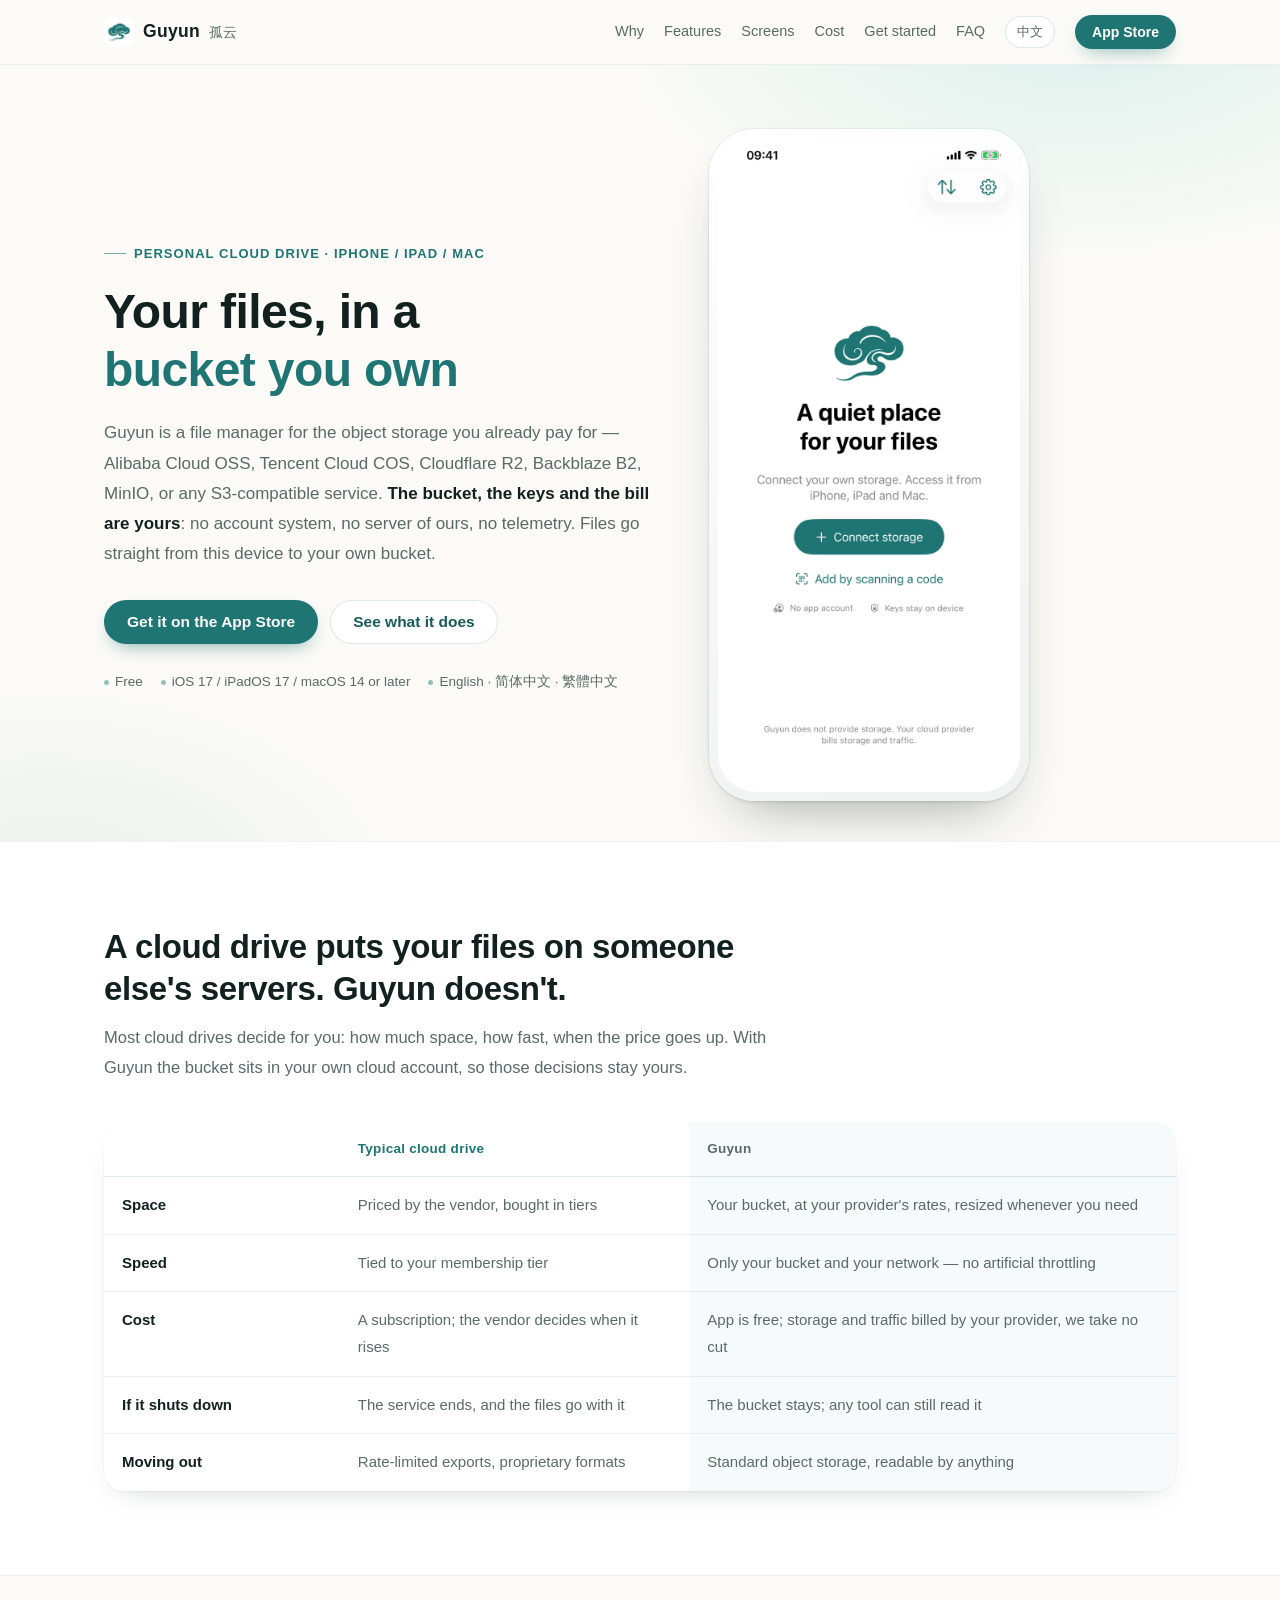
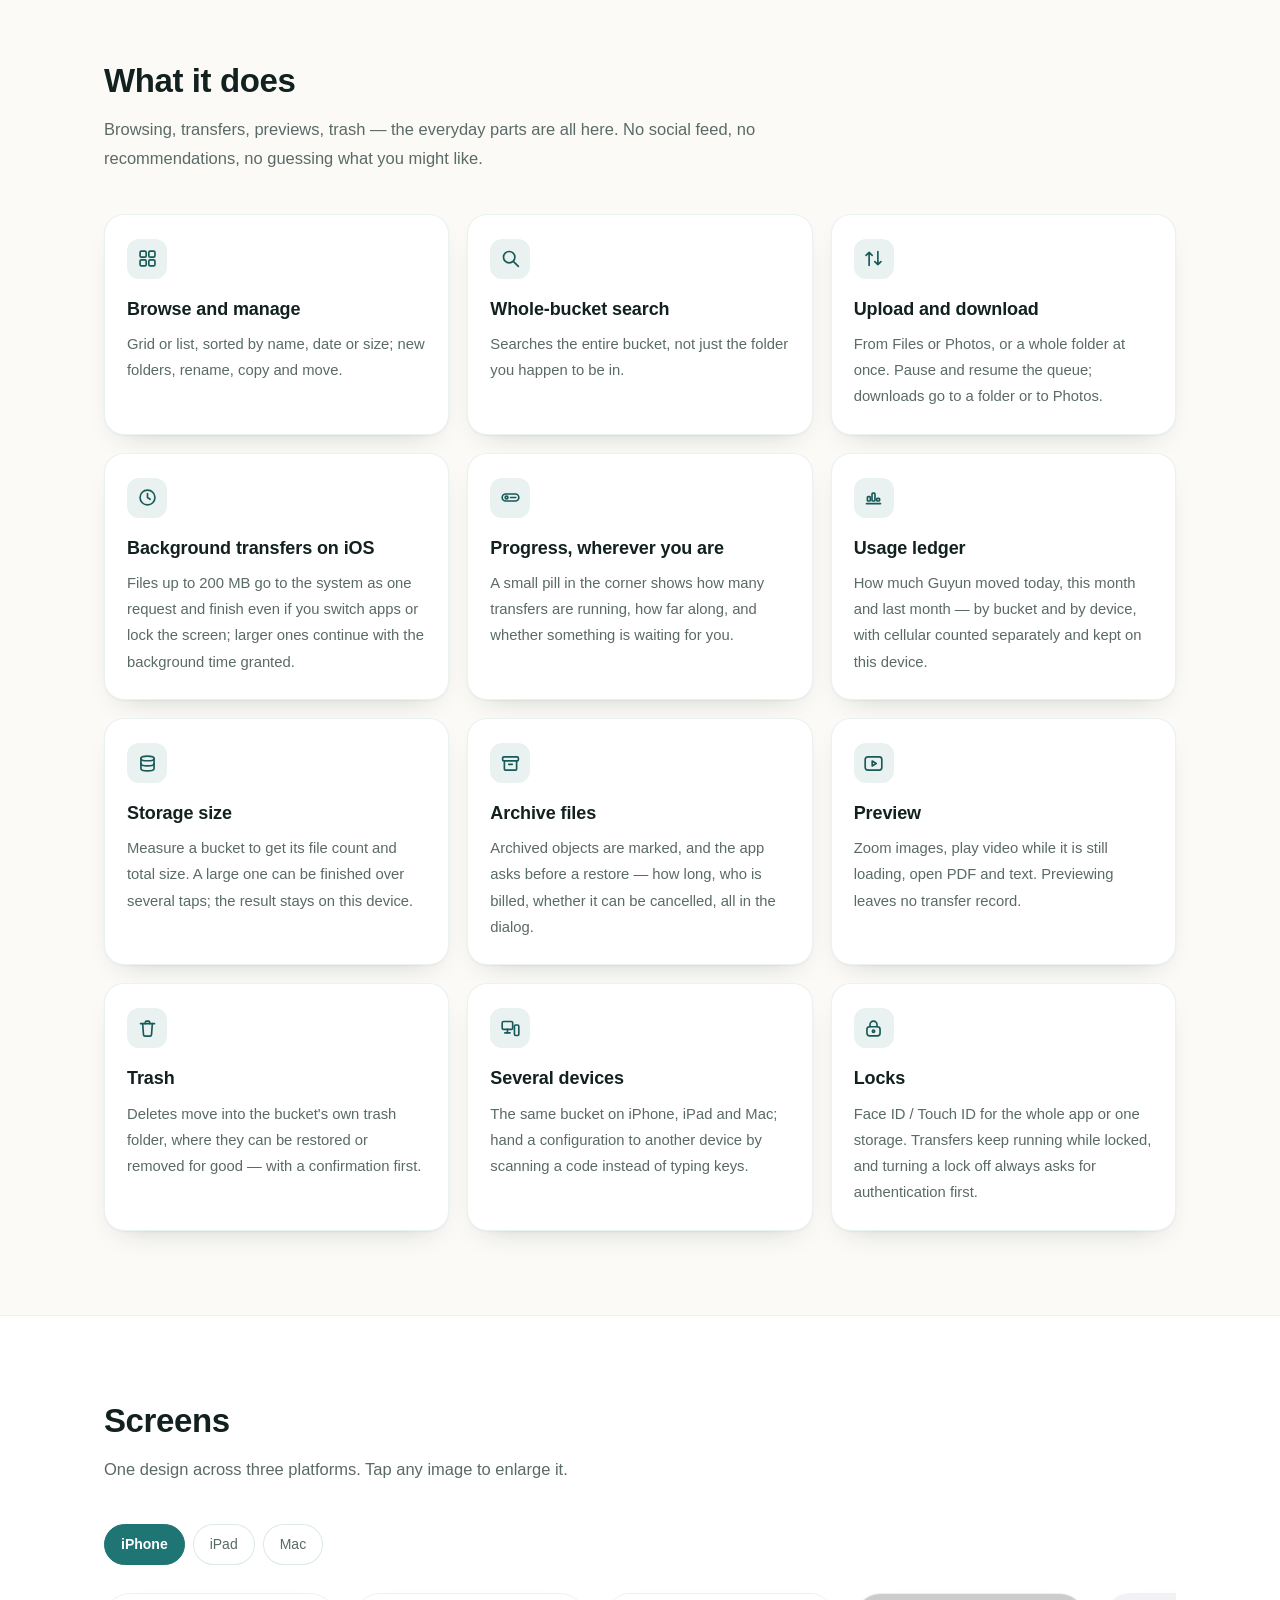
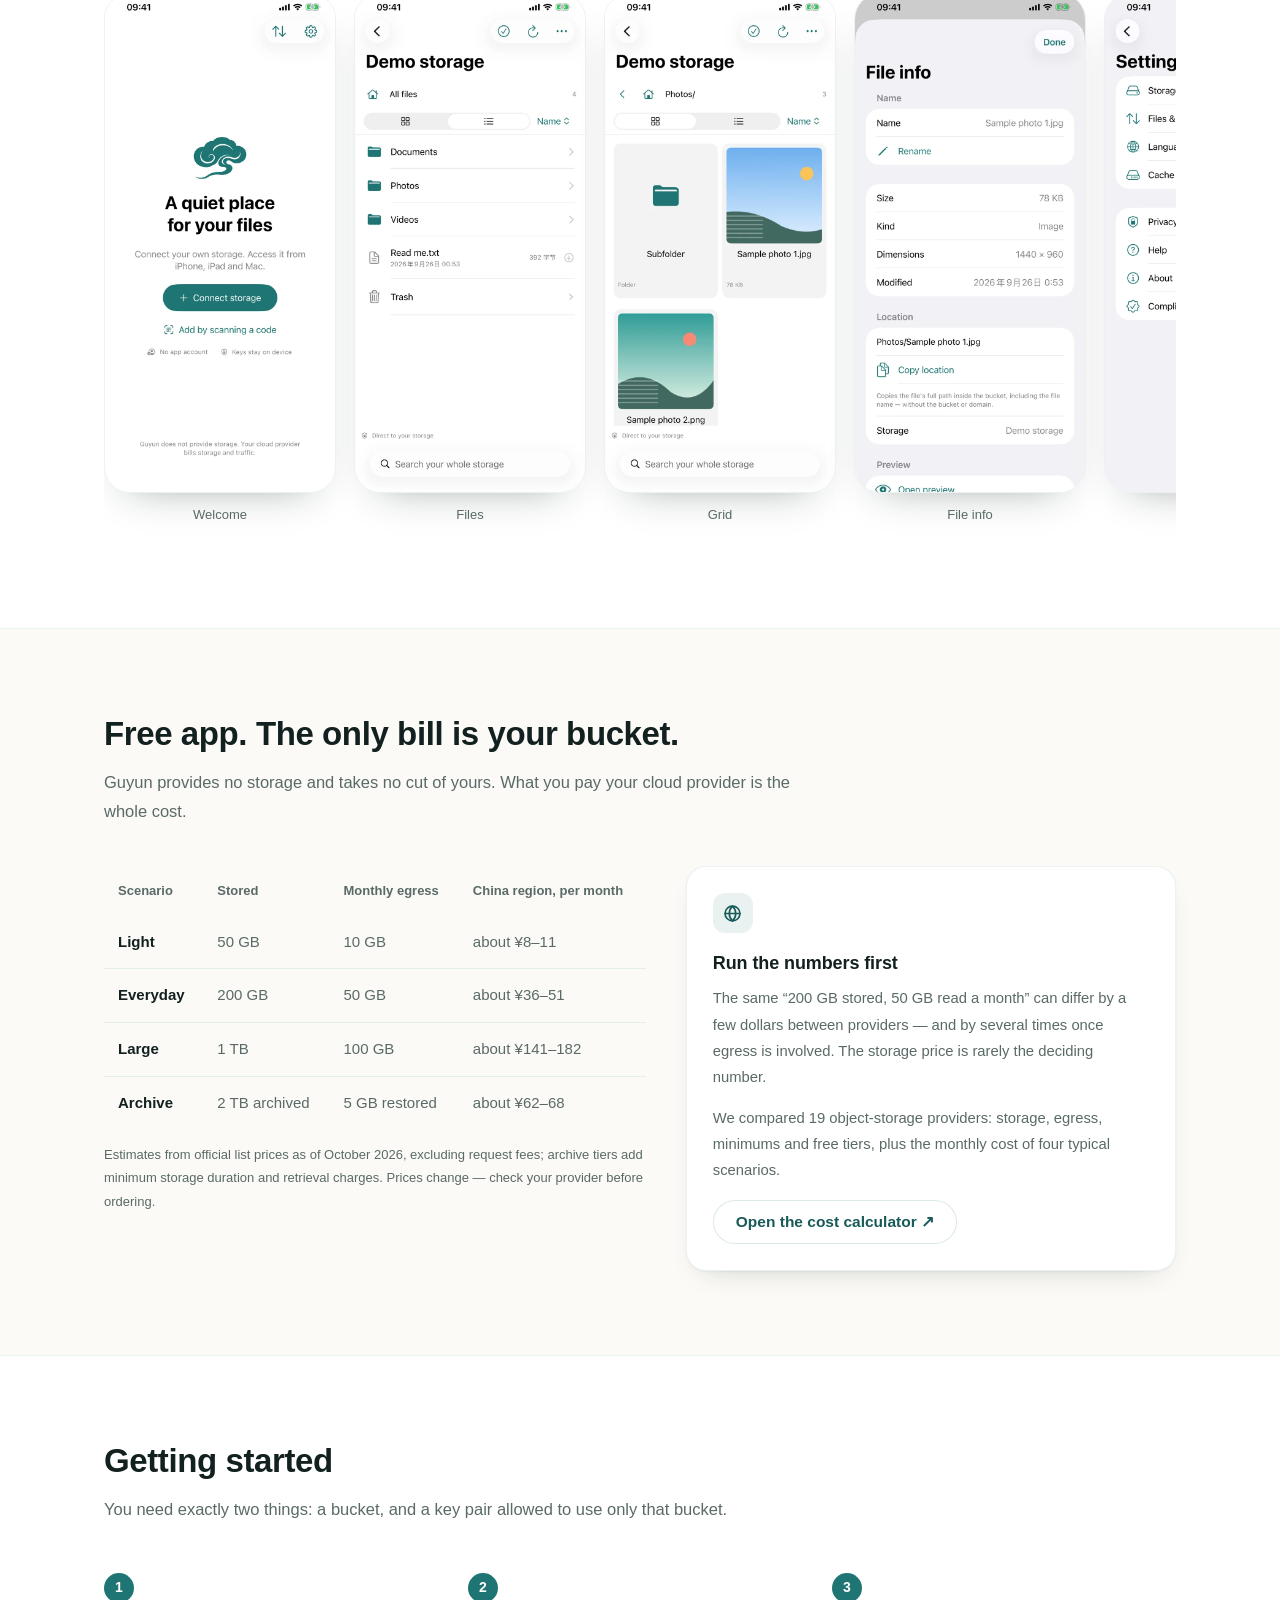
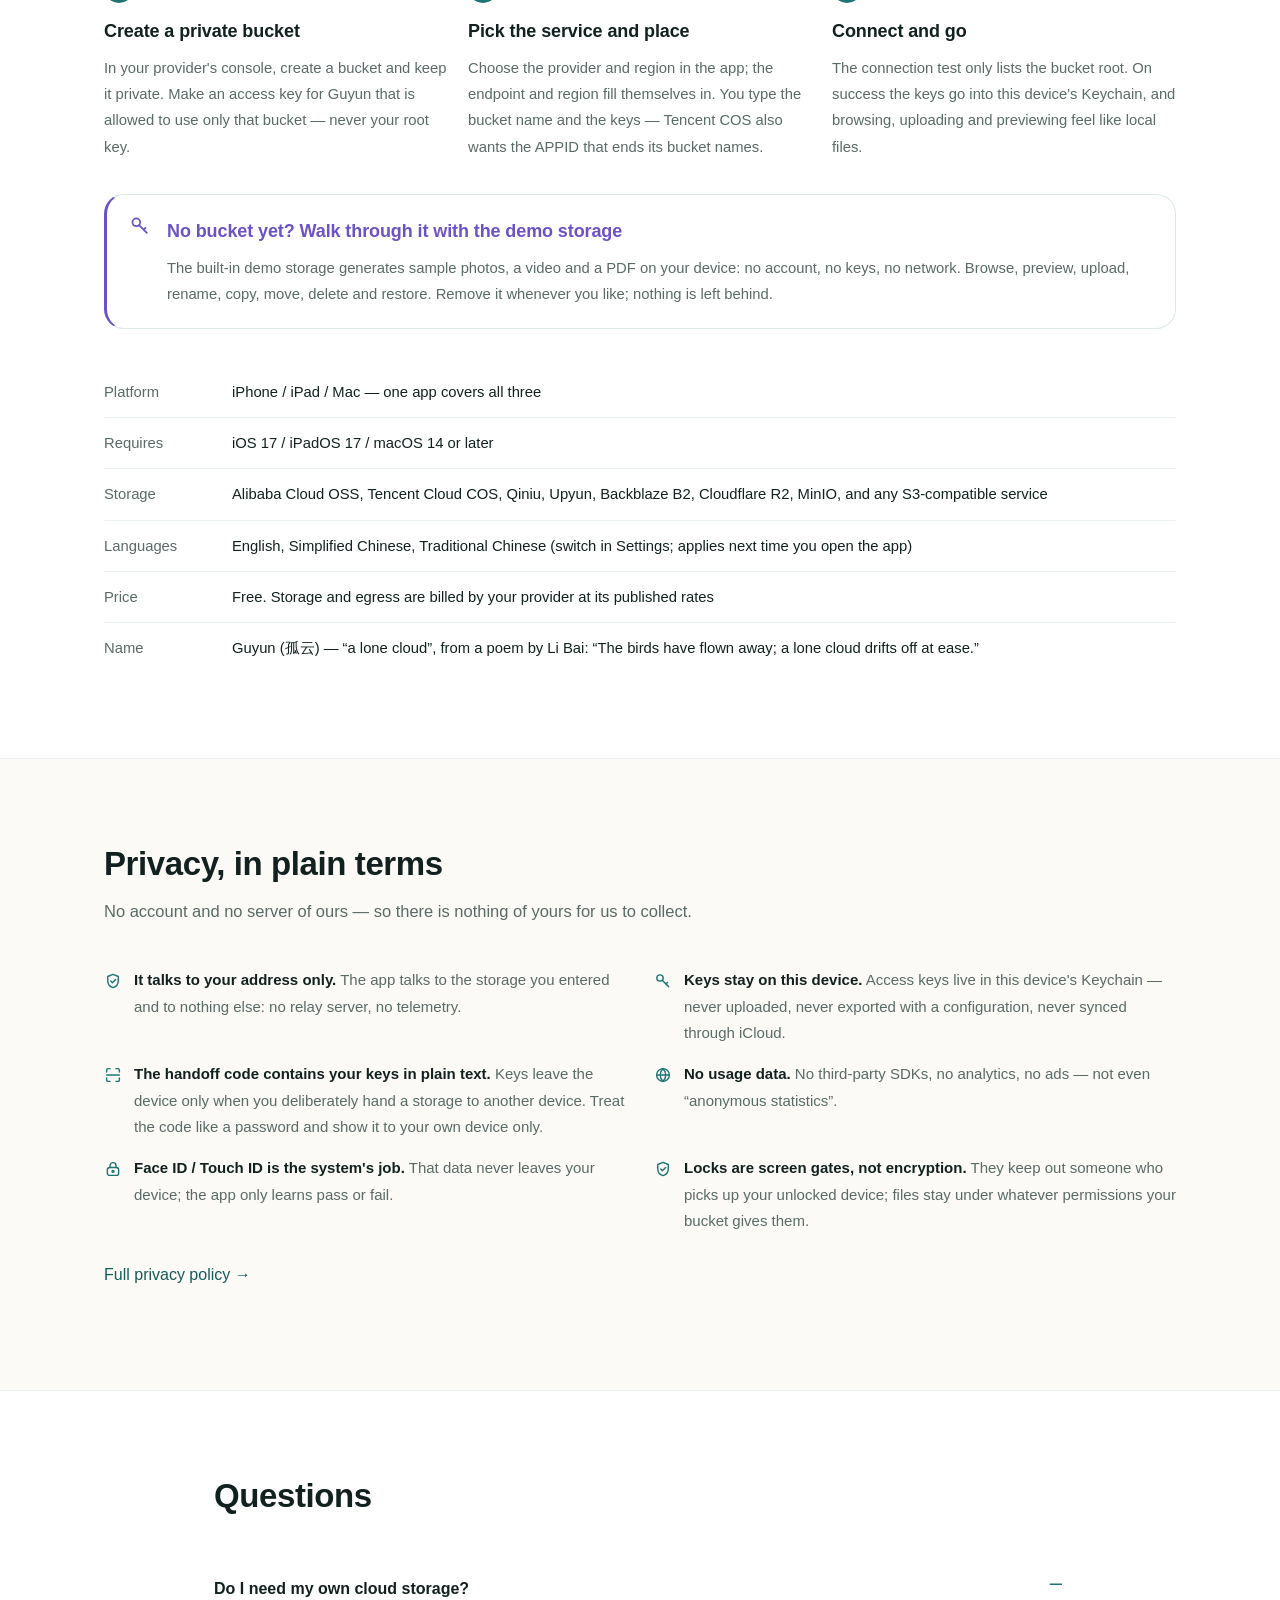
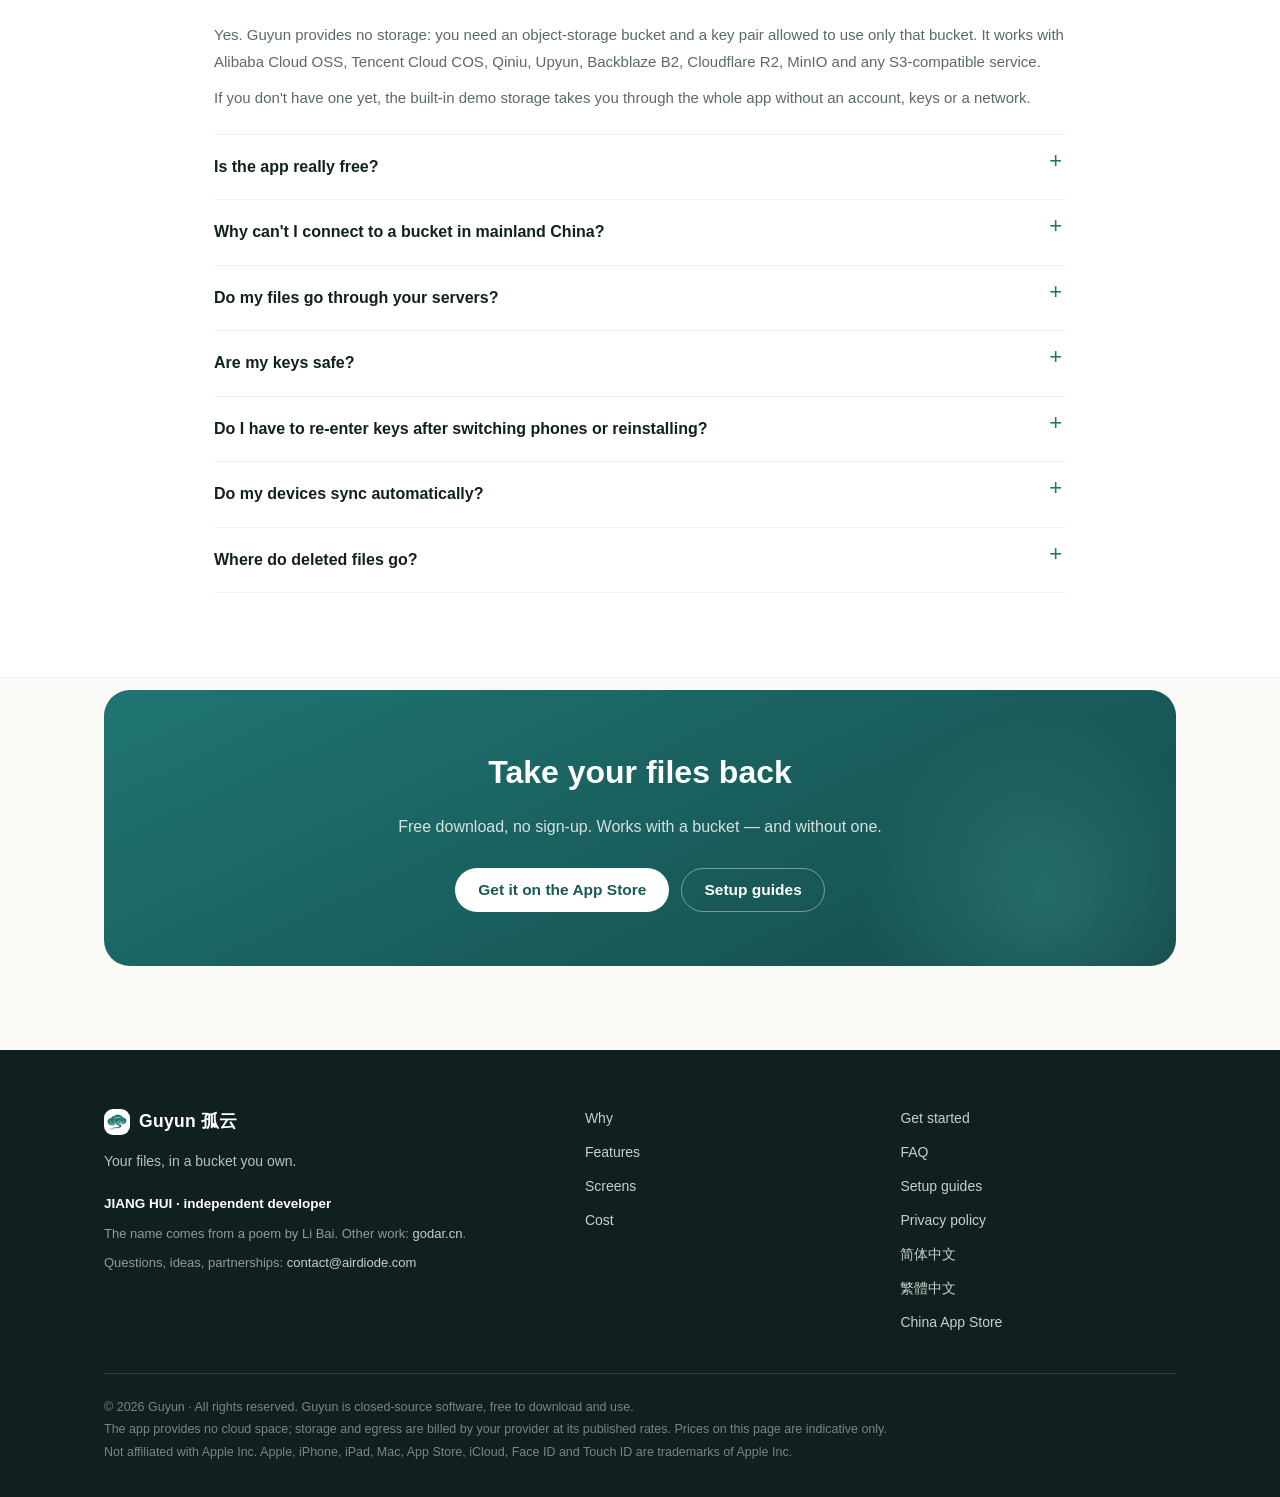
==== en/index.html @ 52751dd5 "site: 孤云官网（三语）—— 产品介绍、界面、费用口径与 App Store 入口 - 静态站：简体中文 / English / 繁體中文，共用一套 styles.css - 素材：App 图标、" ====
<!DOCTYPE html>
<html lang="en">
<head>
<meta charset="utf-8">
<meta name="viewport" content="width=device-width, initial-scale=1">
<title>Guyun — Your files, in a bucket you own</title>
<meta name="description" content="Guyun is a file manager for the object storage you already own: Alibaba Cloud OSS, Tencent Cloud COS, Cloudflare R2, Backblaze B2, MinIO, or any S3-compatible service. No account, no server of ours, no telemetry — keys stay on your device. Free on iPhone, iPad and Mac.">
<meta name="theme-color" content="#fbfaf7">
<link rel="icon" href="../assets/favicon.png">
<link rel="apple-touch-icon" href="../assets/app-icon-180.png">
<link rel="stylesheet" href="../styles.css">
<link rel="alternate" hreflang="zh-Hans" href="https://jianghui1974.github.io/Guyun/">
<link rel="alternate" hreflang="zh-Hant" href="https://jianghui1974.github.io/Guyun/tw/">
<link rel="alternate" hreflang="en" href="https://jianghui1974.github.io/Guyun/en/">
<meta property="og:type" content="website">
<meta property="og:title" content="Guyun — Your files, in a bucket you own">
<meta property="og:description" content="A file manager for object storage you own. No account, no server of ours, no telemetry. Free on iPhone, iPad and Mac.">
<meta property="og:image" content="https://jianghui1974.github.io/Guyun/assets/og-en.png">
<meta property="og:url" content="https://jianghui1974.github.io/Guyun/en/">
<meta name="twitter:card" content="summary_large_image">
</head>
<body>

<svg xmlns="http://www.w3.org/2000/svg" style="display:none" aria-hidden="true">
  <symbol id="i-grid" viewBox="0 0 24 24" fill="none" stroke="currentColor" stroke-width="1.9" stroke-linejoin="round"><rect x="3.5" y="3.5" width="7" height="7" rx="1.6"/><rect x="13.5" y="3.5" width="7" height="7" rx="1.6"/><rect x="3.5" y="13.5" width="7" height="7" rx="1.6"/><rect x="13.5" y="13.5" width="7" height="7" rx="1.6"/></symbol>
  <symbol id="i-search" viewBox="0 0 24 24" fill="none" stroke="currentColor" stroke-width="1.9" stroke-linecap="round"><circle cx="10.5" cy="10.5" r="6.5"/><path d="M15.5 15.5 21 21"/></symbol>
  <symbol id="i-transfer" viewBox="0 0 24 24" fill="none" stroke="currentColor" stroke-width="1.9" stroke-linecap="round" stroke-linejoin="round"><path d="M7 20V5m0 0L3.5 8.5M7 5l3.5 3.5"/><path d="M17 4v15m0 0 3.5-3.5M17 19l-3.5-3.5"/></symbol>
  <symbol id="i-clock" viewBox="0 0 24 24" fill="none" stroke="currentColor" stroke-width="1.9" stroke-linecap="round"><circle cx="12" cy="12" r="8.5"/><path d="M12 7.5V12l3 2"/></symbol>
  <symbol id="i-pill" viewBox="0 0 24 24" fill="none" stroke="currentColor" stroke-width="1.9" stroke-linecap="round"><rect x="2.5" y="8" width="19" height="8" rx="4"/><circle cx="7.5" cy="12" r="1.6"/><path d="M12 12h6"/></symbol>
  <symbol id="i-ledger" viewBox="0 0 24 24" fill="none" stroke="currentColor" stroke-width="1.9" stroke-linecap="round"><path d="M4 19h16"/><rect x="5" y="11" width="3.4" height="5" rx="1"/><rect x="10.3" y="7" width="3.4" height="9" rx="1"/><rect x="15.6" y="13" width="3.4" height="3" rx="1"/></symbol>
  <symbol id="i-bucket" viewBox="0 0 24 24" fill="none" stroke="currentColor" stroke-width="1.9" stroke-linecap="round"><ellipse cx="12" cy="6.2" rx="7.5" ry="2.7"/><path d="M4.5 6.2v11.6c0 1.5 3.4 2.7 7.5 2.7s7.5-1.2 7.5-2.7V6.2"/><path d="M4.5 12c0 1.5 3.4 2.7 7.5 2.7s7.5-1.2 7.5-2.7"/></symbol>
  <symbol id="i-archive" viewBox="0 0 24 24" fill="none" stroke="currentColor" stroke-width="1.9" stroke-linecap="round" stroke-linejoin="round"><rect x="3" y="4.5" width="18" height="4.5" rx="1.4"/><path d="M5 9v9.2c0 .7.6 1.3 1.3 1.3h11.4c.7 0 1.3-.6 1.3-1.3V9"/><path d="M10 13h4"/></symbol>
  <symbol id="i-play" viewBox="0 0 24 24" fill="none" stroke="currentColor" stroke-width="1.9" stroke-linejoin="round"><rect x="2.5" y="4.5" width="19" height="15" rx="3"/><path d="M10.5 9.2v5.6l4.6-2.8z"/></symbol>
  <symbol id="i-trash" viewBox="0 0 24 24" fill="none" stroke="currentColor" stroke-width="1.9" stroke-linecap="round"><path d="M4 6.5h16"/><path d="M9.5 6.5V4.8c0-.7.6-1.3 1.3-1.3h2.4c.7 0 1.3.6 1.3 1.3v1.7"/><path d="M6.5 6.5 7.4 19c.1 1 .9 1.7 1.9 1.7h5.4c1 0 1.8-.7 1.9-1.7l.9-12.5"/></symbol>
  <symbol id="i-devices" viewBox="0 0 24 24" fill="none" stroke="currentColor" stroke-width="1.9" stroke-linecap="round" stroke-linejoin="round"><rect x="2.5" y="4" width="12" height="9" rx="1.6"/><path d="M5.5 17h6"/><path d="M8.5 13v4"/><rect x="16.5" y="8" width="5" height="12" rx="1.4"/></symbol>
  <symbol id="i-lock" viewBox="0 0 24 24" fill="none" stroke="currentColor" stroke-width="1.9" stroke-linecap="round"><rect x="4.5" y="10" width="15" height="10.5" rx="3"/><path d="M8 10V7.5a4 4 0 0 1 8 0V10"/><circle cx="12" cy="15.2" r="1.3"/></symbol>
  <symbol id="i-scan" viewBox="0 0 24 24" fill="none" stroke="currentColor" stroke-width="1.9" stroke-linecap="round" stroke-linejoin="round"><path d="M3.5 8V5.5c0-1.1.9-2 2-2H8"/><path d="M16 3.5h2.5c1.1 0 2 .9 2 2V8"/><path d="M20.5 16v2.5c0 1.1-.9 2-2 2H16"/><path d="M8 20.5H5.5c-1.1 0-2-.9-2-2V16"/><path d="M3.5 12h17"/></symbol>
  <symbol id="i-shield" viewBox="0 0 24 24" fill="none" stroke="currentColor" stroke-width="1.9" stroke-linecap="round" stroke-linejoin="round"><path d="M12 3.2 5 6v6c0 4.2 2.9 7.5 7 8.8 4.1-1.3 7-4.6 7-8.8V6z"/><path d="m9 12 2.2 2.2L15.5 10"/></symbol>
  <symbol id="i-key" viewBox="0 0 24 24" fill="none" stroke="currentColor" stroke-width="1.9" stroke-linecap="round"><circle cx="8" cy="8" r="4.2"/><path d="m11 11 8.5 8.5"/><path d="m16 16 2-2"/></symbol>
  <symbol id="i-globe" viewBox="0 0 24 24" fill="none" stroke="currentColor" stroke-width="1.9" stroke-linecap="round"><circle cx="12" cy="12" r="8.5"/><path d="M3.5 12h17"/><path d="M12 3.5c2.4 2.3 3.7 5.3 3.7 8.5s-1.3 6.2-3.7 8.5c-2.4-2.3-3.7-5.3-3.7-8.5S9.6 5.8 12 3.5z"/></symbol>
</svg>

<a class="skip" href="#main">Skip to content</a>

<header class="site-header">
  <div class="wrap">
    <a class="brand" href="./">
      <img src="../assets/app-icon.png" alt="Guyun app icon">
      Guyun <span style="font-weight:500;color:var(--muted);font-size:14px;letter-spacing:0">孤云</span>
    </a>
    <nav>
      <a href="#why">Why</a>
      <a href="#features">Features</a>
      <a href="#shots">Screens</a>
      <a href="#cost">Cost</a>
      <a href="#start">Get started</a>
      <a href="#faq">FAQ</a>
      <a class="lang" href="../" hreflang="zh-Hans">中文</a>
      <a class="btn btn-primary nav-cta" href="https://apps.apple.com/us/app/id6809848348" style="padding:8px 16px;font-size:14px">App Store</a>
    </nav>
  </div>
</header>

<main id="main">

<div class="hero">
  <div class="wrap hero-grid">
    <div>
      <p class="eyebrow">Personal cloud drive · iPhone / iPad / Mac</p>
      <h1>Your files, in a<br><em>bucket you own</em></h1>
      <p class="lede">
        Guyun is a file manager for the object storage you already pay for — Alibaba Cloud OSS,
        Tencent Cloud COS, Cloudflare R2, Backblaze B2, MinIO, or any S3-compatible service.
        <strong>The bucket, the keys and the bill are yours</strong>: no account system, no server of
        ours, no telemetry. Files go straight from this device to your own bucket.
      </p>
      <div class="btn-row">
        <a class="btn btn-primary" href="https://apps.apple.com/us/app/id6809848348">Get it on the App Store</a>
        <a class="btn btn-ghost" href="#features">See what it does</a>
      </div>
      <div class="meta-line">
        <span>Free</span>
        <span>iOS 17 / iPadOS 17 / macOS 14 or later</span>
        <span>English · 简体中文 · 繁體中文</span>
      </div>
    </div>
    <div>
      <figure class="phone" style="margin:0">
        <img src="../assets/shots/en/iphone-1.webp" width="750" height="1622"
             alt="Guyun welcome screen: the cloud mark, the line “Your files, at ease in the cloud”, and a Connect a storage service button">
      </figure>
    </div>
  </div>
</div>

<section id="why" class="section alt">
  <div class="wrap">
    <div class="section-head">
      <h2>A cloud drive puts your files on someone else's servers. Guyun doesn't.</h2>
      <p>Most cloud drives decide for you: how much space, how fast, when the price goes up. With Guyun the bucket sits in your own cloud account, so those decisions stay yours.</p>
    </div>
    <table class="compare">
      <thead>
        <tr><th scope="col"></th><th scope="col">Typical cloud drive</th><th scope="col" class="col-us">Guyun</th></tr>
      </thead>
      <tbody>
        <tr><th scope="row">Space</th><td data-label="Cloud drive">Priced by the vendor, bought in tiers</td><td class="col-us" data-label="Guyun">Your bucket, at your provider's rates, resized whenever you need</td></tr>
        <tr><th scope="row">Speed</th><td data-label="Cloud drive">Tied to your membership tier</td><td class="col-us" data-label="Guyun">Only your bucket and your network — no artificial throttling</td></tr>
        <tr><th scope="row">Cost</th><td data-label="Cloud drive">A subscription; the vendor decides when it rises</td><td class="col-us" data-label="Guyun">App is free; storage and traffic billed by your provider, we take no cut</td></tr>
        <tr><th scope="row">If it shuts down</th><td data-label="Cloud drive">The service ends, and the files go with it</td><td class="col-us" data-label="Guyun">The bucket stays; any tool can still read it</td></tr>
        <tr><th scope="row">Moving out</th><td data-label="Cloud drive">Rate-limited exports, proprietary formats</td><td class="col-us" data-label="Guyun">Standard object storage, readable by anything</td></tr>
      </tbody>
    </table>
  </div>
</section>

<section id="features" class="section">
  <div class="wrap">
    <div class="section-head">
      <h2>What it does</h2>
      <p>Browsing, transfers, previews, trash — the everyday parts are all here. No social feed, no recommendations, no guessing what you might like.</p>
    </div>
    <div class="cards">
      <div class="card">
        <span class="ico"><svg><use href="#i-grid"/></svg></span>
        <h3>Browse and manage</h3>
        <p>Grid or list, sorted by name, date or size; new folders, rename, copy and move.</p>
      </div>
      <div class="card">
        <span class="ico"><svg><use href="#i-search"/></svg></span>
        <h3>Whole-bucket search</h3>
        <p>Searches the entire bucket, not just the folder you happen to be in.</p>
      </div>
      <div class="card">
        <span class="ico"><svg><use href="#i-transfer"/></svg></span>
        <h3>Upload and download</h3>
        <p>From Files or Photos, or a whole folder at once. Pause and resume the queue; downloads go to a folder or to Photos.</p>
      </div>
      <div class="card">
        <span class="ico"><svg><use href="#i-clock"/></svg></span>
        <h3>Background transfers on iOS</h3>
        <p>Files up to 200 MB go to the system as one request and finish even if you switch apps or lock the screen; larger ones continue with the background time granted.</p>
      </div>
      <div class="card">
        <span class="ico"><svg><use href="#i-pill"/></svg></span>
        <h3>Progress, wherever you are</h3>
        <p>A small pill in the corner shows how many transfers are running, how far along, and whether something is waiting for you.</p>
      </div>
      <div class="card">
        <span class="ico"><svg><use href="#i-ledger"/></svg></span>
        <h3>Usage ledger</h3>
        <p>How much Guyun moved today, this month and last month — by bucket and by device, with cellular counted separately and kept on this device.</p>
      </div>
      <div class="card">
        <span class="ico"><svg><use href="#i-bucket"/></svg></span>
        <h3>Storage size</h3>
        <p>Measure a bucket to get its file count and total size. A large one can be finished over several taps; the result stays on this device.</p>
      </div>
      <div class="card">
        <span class="ico"><svg><use href="#i-archive"/></svg></span>
        <h3>Archive files</h3>
        <p>Archived objects are marked, and the app asks before a restore — how long, who is billed, whether it can be cancelled, all in the dialog.</p>
      </div>
      <div class="card">
        <span class="ico"><svg><use href="#i-play"/></svg></span>
        <h3>Preview</h3>
        <p>Zoom images, play video while it is still loading, open PDF and text. Previewing leaves no transfer record.</p>
      </div>
      <div class="card">
        <span class="ico"><svg><use href="#i-trash"/></svg></span>
        <h3>Trash</h3>
        <p>Deletes move into the bucket's own trash folder, where they can be restored or removed for good — with a confirmation first.</p>
      </div>
      <div class="card">
        <span class="ico"><svg><use href="#i-devices"/></svg></span>
        <h3>Several devices</h3>
        <p>The same bucket on iPhone, iPad and Mac; hand a configuration to another device by scanning a code instead of typing keys.</p>
      </div>
      <div class="card">
        <span class="ico"><svg><use href="#i-lock"/></svg></span>
        <h3>Locks</h3>
        <p>Face ID / Touch ID for the whole app or one storage. Transfers keep running while locked, and turning a lock off always asks for authentication first.</p>
      </div>
    </div>
  </div>
</section>

<section id="shots" class="section alt">
  <div class="wrap">
    <div class="section-head">
      <h2>Screens</h2>
      <p>One design across three platforms. Tap any image to enlarge it.</p>
    </div>

    <div class="tabs" role="tablist" aria-label="Choose a device">
      <button role="tab" id="tab-iphone" aria-selected="true" aria-controls="strip-iphone" data-device="iphone">iPhone</button>
      <button role="tab" id="tab-ipad" aria-selected="false" aria-controls="strip-ipad" data-device="ipad">iPad</button>
      <button role="tab" id="tab-mac" aria-selected="false" aria-controls="strip-mac" data-device="mac">Mac</button>
    </div>

    <div class="strip" id="strip-iphone" role="tabpanel" aria-labelledby="tab-iphone">
      <figure class="shot-phone"><img src="../assets/shots/en/iphone-1.webp" width="750" height="1622" loading="lazy" alt="Welcome"><figcaption>Welcome</figcaption></figure>
      <figure class="shot-phone"><img src="../assets/shots/en/iphone-2.webp" width="750" height="1622" loading="lazy" alt="File list"><figcaption>Files</figcaption></figure>
      <figure class="shot-phone"><img src="../assets/shots/en/iphone-3.webp" width="750" height="1622" loading="lazy" alt="Grid view"><figcaption>Grid</figcaption></figure>
      <figure class="shot-phone"><img src="../assets/shots/en/iphone-4.webp" width="750" height="1622" loading="lazy" alt="File info"><figcaption>File info</figcaption></figure>
      <figure class="shot-phone"><img src="../assets/shots/en/iphone-5.webp" width="750" height="1622" loading="lazy" alt="Settings"><figcaption>Settings</figcaption></figure>
    </div>

    <div class="strip" id="strip-ipad" role="tabpanel" aria-labelledby="tab-ipad" hidden>
      <figure class="shot-pad"><img src="../assets/shots/en/ipad-1.webp" width="900" height="1200" loading="lazy" alt="iPad welcome"><figcaption>Welcome</figcaption></figure>
      <figure class="shot-pad"><img src="../assets/shots/en/ipad-2.webp" width="900" height="1200" loading="lazy" alt="iPad file list"><figcaption>Files</figcaption></figure>
      <figure class="shot-pad"><img src="../assets/shots/en/ipad-3.webp" width="900" height="1200" loading="lazy" alt="iPad grid"><figcaption>Grid</figcaption></figure>
      <figure class="shot-pad"><img src="../assets/shots/en/ipad-4.webp" width="900" height="1200" loading="lazy" alt="iPad file info"><figcaption>File info</figcaption></figure>
      <figure class="shot-pad"><img src="../assets/shots/en/ipad-5.webp" width="900" height="1200" loading="lazy" alt="iPad settings"><figcaption>Settings</figcaption></figure>
    </div>

    <div class="strip" id="strip-mac" role="tabpanel" aria-labelledby="tab-mac" hidden>
      <figure class="shot-mac"><img src="../assets/shots/en/mac-1.webp" width="1200" height="600" loading="lazy" alt="Mac welcome"><figcaption>Welcome</figcaption></figure>
      <figure class="shot-mac"><img src="../assets/shots/en/mac-2.webp" width="1200" height="600" loading="lazy" alt="Mac file list"><figcaption>Files</figcaption></figure>
      <figure class="shot-mac"><img src="../assets/shots/en/mac-3.webp" width="1200" height="600" loading="lazy" alt="Mac grid"><figcaption>Grid</figcaption></figure>
      <figure class="shot-mac"><img src="../assets/shots/en/mac-4.webp" width="1200" height="600" loading="lazy" alt="Mac file info"><figcaption>File info</figcaption></figure>
      <figure class="shot-mac"><img src="../assets/shots/en/mac-5.webp" width="1200" height="600" loading="lazy" alt="Mac settings"><figcaption>Settings</figcaption></figure>
    </div>
  </div>
</section>

<section id="cost" class="section">
  <div class="wrap">
    <div class="section-head">
      <h2>Free app. The only bill is your bucket.</h2>
      <p>Guyun provides no storage and takes no cut of yours. What you pay your cloud provider is the whole cost.</p>
    </div>

    <div class="price-grid">
      <div>
        <table class="price-table">
          <thead>
            <tr><th scope="col">Scenario</th><th scope="col">Stored</th><th scope="col">Monthly egress</th><th scope="col">China region, per month</th></tr>
          </thead>
          <tbody>
            <tr><th scope="row">Light</th><td data-label="Stored">50 GB</td><td data-label="Egress">10 GB</td><td data-label="Per month">about ¥8–11</td></tr>
            <tr><th scope="row">Everyday</th><td data-label="Stored">200 GB</td><td data-label="Egress">50 GB</td><td data-label="Per month">about ¥36–51</td></tr>
            <tr><th scope="row">Large</th><td data-label="Stored">1 TB</td><td data-label="Egress">100 GB</td><td data-label="Per month">about ¥141–182</td></tr>
            <tr><th scope="row">Archive</th><td data-label="Stored">2 TB archived</td><td data-label="Egress">5 GB restored</td><td data-label="Per month">about ¥62–68</td></tr>
          </tbody>
        </table>
        <p class="note">
          Estimates from official list prices as of October 2026, excluding request fees; archive tiers add
          minimum storage duration and retrieval charges. Prices change — check your provider before ordering.
        </p>
      </div>
      <div class="card" style="padding:26px">
        <span class="ico"><svg><use href="#i-globe"/></svg></span>
        <h3>Run the numbers first</h3>
        <p style="margin-bottom:14px">
          The same “200 GB stored, 50 GB read a month” can differ by a few dollars between providers —
          and by several times once egress is involved. The storage price is rarely the deciding number.
        </p>
        <p style="margin-bottom:16px;font-size:14.8px;color:var(--muted)">
          We compared 19 object-storage providers: storage, egress, minimums and free tiers, plus the monthly
          cost of four typical scenarios.
        </p>
        <a class="btn btn-ghost" href="https://www.godar.cn/products/guyun/setup/cost/" target="_blank" rel="noopener">Open the cost calculator ↗</a>
      </div>
    </div>
  </div>
</section>

<section id="start" class="section alt">
  <div class="wrap">
    <div class="section-head">
      <h2>Getting started</h2>
      <p>You need exactly two things: a bucket, and a key pair allowed to use only that bucket.</p>
    </div>

    <div class="steps">
      <div class="step">
        <span class="num">1</span>
        <h3>Create a private bucket</h3>
        <p>In your provider's console, create a bucket and keep it private. Make an access key for Guyun that is allowed to use only that bucket — never your root key.</p>
      </div>
      <div class="step">
        <span class="num">2</span>
        <h3>Pick the service and place</h3>
        <p>Choose the provider and region in the app; the endpoint and region fill themselves in. You type the bucket name and the keys — Tencent COS also wants the APPID that ends its bucket names.</p>
      </div>
      <div class="step">
        <span class="num">3</span>
        <h3>Connect and go</h3>
        <p>The connection test only lists the bucket root. On success the keys go into this device's Keychain, and browsing, uploading and previewing feel like local files.</p>
      </div>
    </div>

    <div class="callout">
      <span class="ico"><svg width="22" height="22"><use href="#i-key"/></svg></span>
      <div>
        <h3>No bucket yet? Walk through it with the demo storage</h3>
        <p>The built-in demo storage generates sample photos, a video and a PDF on your device: no account,
        no keys, no network. Browse, preview, upload, rename, copy, move, delete and restore. Remove it
        whenever you like; nothing is left behind.</p>
      </div>
    </div>

    <table class="spec">
      <tr><th>Platform</th><td>iPhone / iPad / Mac — one app covers all three</td></tr>
      <tr><th>Requires</th><td>iOS 17 / iPadOS 17 / macOS 14 or later</td></tr>
      <tr><th>Storage</th><td>Alibaba Cloud OSS, Tencent Cloud COS, Qiniu, Upyun, Backblaze B2, Cloudflare R2, MinIO, and any S3-compatible service</td></tr>
      <tr><th>Languages</th><td>English, Simplified Chinese, Traditional Chinese (switch in Settings; applies next time you open the app)</td></tr>
      <tr><th>Price</th><td>Free. Storage and egress are billed by your provider at its published rates</td></tr>
      <tr><th>Name</th><td>Guyun (孤云) — “a lone cloud”, from a poem by Li Bai: “The birds have flown away; a lone cloud drifts off at ease.”</td></tr>
    </table>
  </div>
</section>

<section id="privacy" class="section">
  <div class="wrap">
    <div class="section-head">
      <h2>Privacy, in plain terms</h2>
      <p>No account and no server of ours — so there is nothing of yours for us to collect.</p>
    </div>
    <ul class="privacy-list">
      <li><svg><use href="#i-shield"/></svg><span><b>It talks to your address only.</b> The app talks to the storage you entered and to nothing else: no relay server, no telemetry.</span></li>
      <li><svg><use href="#i-key"/></svg><span><b>Keys stay on this device.</b> Access keys live in this device's Keychain — never uploaded, never exported with a configuration, never synced through iCloud.</span></li>
      <li><svg><use href="#i-scan"/></svg><span><b>The handoff code contains your keys in plain text.</b> Keys leave the device only when you deliberately hand a storage to another device. Treat the code like a password and show it to your own device only.</span></li>
      <li><svg><use href="#i-globe"/></svg><span><b>No usage data.</b> No third-party SDKs, no analytics, no ads — not even “anonymous statistics”.</span></li>
      <li><svg><use href="#i-lock"/></svg><span><b>Face ID / Touch ID is the system's job.</b> That data never leaves your device; the app only learns pass or fail.</span></li>
      <li><svg><use href="#i-shield"/></svg><span><b>Locks are screen gates, not encryption.</b> They keep out someone who picks up your unlocked device; files stay under whatever permissions your bucket gives them.</span></li>
    </ul>
    <p style="margin-top:26px"><a href="https://www.godar.cn/Guyun-privacy-policy.html" target="_blank" rel="noopener">Full privacy policy →</a></p>
  </div>
</section>

<section id="faq" class="section alt">
  <div class="wrap faq" style="max-width:900px">
    <div class="section-head">
      <h2>Questions</h2>
    </div>

    <details open>
      <summary>Do I need my own cloud storage?</summary>
      <div class="body">
        <p>Yes. Guyun provides no storage: you need an object-storage bucket and a key pair allowed to use only that bucket. It works with Alibaba Cloud OSS, Tencent Cloud COS, Qiniu, Upyun, Backblaze B2, Cloudflare R2, MinIO and any S3-compatible service.</p>
        <p>If you don't have one yet, the built-in demo storage takes you through the whole app without an account, keys or a network.</p>
      </div>
    </details>

    <details>
      <summary>Is the app really free?</summary>
      <div class="body">
        <p>Yes. No subscription, no in-app purchase, no feature locks, and no cut of your storage bill. The only thing you pay for is your provider's invoice — storage and egress, at its published rates.</p>
      </div>
    </details>

    <details>
      <summary>Why can't I connect to a bucket in mainland China?</summary>
      <div class="body">
        <p>That is not a Guyun limit. For OSS accounts opened on or after 20 March 2025, the default public endpoint refuses data operations (uploads and downloads) on buckets in mainland regions, returning <code>PublicEndpointForbidden</code> — private buckets included, and it depends on when OSS was opened, not when the bucket was created.</p>
        <p>To stay in a mainland region, bind a custom domain with an ICP filing to the bucket and put that domain in the endpoint field. Otherwise use a bucket in Hong Kong or another overseas region, or run MinIO yourself.</p>
      </div>
    </details>

    <details>
      <summary>Do my files go through your servers?</summary>
      <div class="body">
        <p>No. There is no account system and no server of ours: the app talks to the storage address you enter, and files travel straight from this device to your bucket.</p>
      </div>
    </details>

    <details>
      <summary>Are my keys safe?</summary>
      <div class="body">
        <p>Access keys live only in this device's Keychain — not uploaded, not exported with a configuration, not synced through iCloud.</p>
        <p>The one exception is a handoff you start yourself: the code contains the keys in plain text, expires after 60 seconds, can be claimed once and can be cancelled. Show it only to your own device, and rotate the keys at your provider if it might have been seen.</p>
      </div>
    </details>

    <details>
      <summary>Do I have to re-enter keys after switching phones or reinstalling?</summary>
      <div class="body">
        <p>Yes. Keys are not synced through iCloud — that is the price of keeping them on the device. Use “Add by scanning a code” to bring the whole configuration over from the old device (valid for 60 seconds), or type the keys again.</p>
      </div>
    </details>

    <details>
      <summary>Do my devices sync automatically?</summary>
      <div class="body">
        <p>No. Guyun is not a sync tool and not an automatic backup tool: it never starts a transfer on its own. Every upload and download is started by you and shows its result.</p>
        <p>The same bucket can be connected on iPhone, iPad and Mac at once; anything written by one device appears on the others after a refresh.</p>
      </div>
    </details>

    <details>
      <summary>Where do deleted files go?</summary>
      <div class="body">
        <p>Into the bucket's own trash folder, where they can be restored or removed for good — with a confirmation first.</p>
        <p>The trash lives in your bucket, so it takes up storage and is billed like any other file. Emptying it is how the bill goes down.</p>
      </div>
    </details>
  </div>
</section>

<section class="cta-section">
  <div class="wrap">
    <div class="cta">
      <h2>Take your files back</h2>
      <p>Free download, no sign-up. Works with a bucket — and without one.</p>
      <div class="btn-row">
        <a class="btn btn-primary" href="https://apps.apple.com/us/app/id6809848348">Get it on the App Store</a>
        <a class="btn btn-ghost" href="https://www.godar.cn/products/guyun/setup/" target="_blank" rel="noopener">Setup guides</a>
      </div>
    </div>
  </div>
</section>

</main>

<footer class="site-footer">
  <div class="wrap">
    <div class="footer-grid">
      <div>
        <div class="brand">
          <img src="../assets/app-icon.png" alt="">
          Guyun 孤云
        </div>
        <div>Your files, in a bucket you own.</div>
        <div class="foot-about">
          <p class="foot-about-lead">JIANG HUI · independent developer</p>
          <p>The name comes from a poem by Li Bai. Other work:
            <a href="https://www.godar.cn" target="_blank" rel="noopener">godar.cn</a>.</p>
          <p>Questions, ideas, partnerships: <a href="mailto:contact@airdiode.com">contact@airdiode.com</a></p>
        </div>
      </div>
      <nav aria-label="Site">
        <a href="#why">Why</a>
        <a href="#features">Features</a>
        <a href="#shots">Screens</a>
        <a href="#cost">Cost</a>
      </nav>
      <nav aria-label="More">
        <a href="#start">Get started</a>
        <a href="#faq">FAQ</a>
        <a href="https://www.godar.cn/products/guyun/setup/" target="_blank" rel="noopener">Setup guides</a>
        <a href="https://www.godar.cn/Guyun-privacy-policy.html" target="_blank" rel="noopener">Privacy policy</a>
        <a href="../" hreflang="zh-Hans">简体中文</a>
        <a href="../tw/" hreflang="zh-Hant">繁體中文</a>
        <a href="https://apps.apple.com/cn/app/id6809848348" target="_blank" rel="noopener">China App Store</a>
      </nav>
    </div>
    <p class="legal">
      © <span id="year">2026</span> Guyun · All rights reserved. Guyun is closed-source software, free to download and use.<br>
      The app provides no cloud space; storage and egress are billed by your provider at its published rates. Prices on this page are indicative only.<br>
      Not affiliated with Apple Inc. Apple, iPhone, iPad, Mac, App Store, iCloud, Face ID and Touch ID are trademarks of Apple Inc.
    </p>
  </div>
</footer>

<dialog class="lightbox" id="lightbox" aria-label="Enlarged screenshot">
  <button type="button" aria-label="Close">×</button>
  <img alt="">
</dialog>

<script>
(function () {
  document.getElementById("year").textContent = new Date().getFullYear();

  var tabs = document.querySelectorAll(".tabs [role=tab]");
  Array.prototype.forEach.call(tabs, function (tab) {
    tab.addEventListener("click", function () {
      Array.prototype.forEach.call(tabs, function (t) {
        var on = t === tab;
        t.setAttribute("aria-selected", on ? "true" : "false");
        document.getElementById(t.getAttribute("aria-controls")).hidden = !on;
      });
    });
  });

  var dlg = document.getElementById("lightbox");
  var big = dlg.querySelector("img");
  if (dlg.showModal) {
    Array.prototype.forEach.call(document.querySelectorAll(".strip img, .phone img"), function (img) {
      img.addEventListener("click", function () {
        big.src = img.currentSrc || img.src;
        big.alt = img.alt;
        dlg.showModal();
      });
    });
    dlg.addEventListener("click", function (e) {
      if (e.target === dlg || e.target.tagName === "BUTTON") dlg.close();
    });
  }
})();
</script>

</body>
</html>
---- styles.css ----
/* 孤云 Guyun — 官网样式
   取自 App 的品牌色：青绿 #1F7573、演示紫 #6B52C7、暖白底 */

:root {
  --teal: #1f7573;
  --teal-deep: #175a58;
  --teal-soft: #e9f2f0;
  --mint: #f2f7f5;
  --demo: #6b52c7;
  --ink: #12211f;
  --muted: #5a6a67;
  --line: rgba(31, 117, 115, 0.16);
  --line-soft: rgba(31, 117, 115, 0.09);
  --bg: #fbfaf7;
  --card: #ffffff;
  --radius: 20px;
  --wrap: 1120px;
  --shadow: 0 1px 2px rgba(18, 33, 31, 0.04), 0 12px 30px -18px rgba(18, 33, 31, 0.28);
  --font: -apple-system, BlinkMacSystemFont, "SF Pro SC", "PingFang SC",
    "Hiragino Sans GB", "Microsoft YaHei", "Helvetica Neue", sans-serif;
}

* { box-sizing: border-box; }

html { scroll-behavior: smooth; scroll-padding-top: 84px; }

body {
  margin: 0;
  font-family: var(--font);
  color: var(--ink);
  background: var(--bg);
  line-height: 1.78;
  -webkit-font-smoothing: antialiased;
  text-rendering: optimizeLegibility;
}

a { color: var(--teal-deep); text-decoration: none; }
a:hover { text-decoration: underline; text-underline-offset: 3px; }

img { max-width: 100%; height: auto; }

.wrap { max-width: var(--wrap); margin: 0 auto; padding: 0 24px; }

.skip {
  position: absolute; left: -9999px; top: 0; z-index: 100;
  background: var(--teal); color: #fff; padding: 10px 16px; border-radius: 0 0 10px 0;
}
.skip:focus { left: 0; }

:focus-visible {
  outline: 2px solid var(--teal);
  outline-offset: 3px;
  border-radius: 6px;
}

/* ---------- header ---------- */

.site-header {
  position: sticky; top: 0; z-index: 60;
  background: rgba(251, 250, 247, 0.82);
  backdrop-filter: saturate(180%) blur(16px);
  -webkit-backdrop-filter: saturate(180%) blur(16px);
  border-bottom: 1px solid var(--line-soft);
}

.site-header .wrap {
  display: flex; align-items: center; gap: 12px; height: 64px;
}

.brand {
  display: flex; align-items: center; gap: 9px;
  font-weight: 700; font-size: 17.5px; letter-spacing: 0.3px;
  color: var(--ink);
}
.brand:hover { text-decoration: none; }
.brand img { width: 30px; height: 30px; border-radius: 9px; display: block; }

.site-header nav {
  margin-left: auto; display: flex; align-items: center; gap: 20px;
  font-size: 14.5px; color: var(--muted);
}
.site-header nav a { color: var(--muted); }
.site-header nav a:hover { color: var(--teal); text-decoration: none; }

.lang {
  border: 1px solid var(--line); border-radius: 999px;
  padding: 3px 11px; font-size: 13px; background: #fff; color: var(--muted);
  display: inline-flex; gap: 6px; align-items: center;
}
.lang b { color: var(--teal); font-weight: 600; }
.lang:hover { border-color: var(--teal); text-decoration: none; }

.nav-cta { display: inline-flex; }
.site-header nav a.nav-cta { color: #fff; }
.site-header nav a.nav-cta:hover { color: #fff; }

/* ---------- buttons ---------- */

.btn {
  display: inline-flex; align-items: center; justify-content: center; gap: 8px;
  padding: 12px 22px; border-radius: 999px;
  font-size: 15.5px; font-weight: 600; line-height: 1.2;
  border: 1px solid transparent; cursor: pointer;
  transition: transform 0.15s ease, box-shadow 0.15s ease, background 0.15s ease;
}
.btn:hover { text-decoration: none; transform: translateY(-1px); }
.btn-primary {
  background: var(--teal); color: #fff;
  box-shadow: 0 8px 20px -10px rgba(31, 117, 115, 0.75);
}
.btn-primary:hover { background: var(--teal-deep); }
.btn-ghost {
  background: #fff; color: var(--teal-deep); border-color: var(--line);
}
.btn-ghost:hover { border-color: var(--teal); }
.btn small { font-weight: 500; opacity: 0.85; }

/* ---------- hero ---------- */

.hero {
  position: relative; overflow: hidden;
  padding: 64px 0 40px;
  background:
    radial-gradient(760px 420px at 84% -8%, rgba(92, 199, 189, 0.20), transparent 62%),
    radial-gradient(620px 380px at 4% 108%, rgba(31, 117, 115, 0.08), transparent 60%);
}

.hero-grid {
  display: grid; grid-template-columns: 1.08fr 0.92fr;
  gap: 56px; align-items: center;
}

.eyebrow {
  display: inline-flex; align-items: center; gap: 8px;
  font-size: 13px; letter-spacing: 0.08em; text-transform: uppercase;
  color: var(--teal); font-weight: 600; margin: 0 0 18px;
}
.eyebrow::before {
  content: ""; width: 22px; height: 1px; background: var(--teal); opacity: 0.6;
}

.hero h1 {
  font-size: clamp(31px, 4.4vw, 48px);
  line-height: 1.2; letter-spacing: -0.6px;
  margin: 0 0 20px; color: var(--ink); font-weight: 700;
}
.hero h1 em { font-style: normal; color: var(--teal); }

.hero .lede {
  font-size: 17px; color: var(--muted); margin: 0 0 30px; max-width: 33em;
}
.hero .lede strong { color: var(--ink); font-weight: 600; }

.btn-row { display: flex; flex-wrap: wrap; gap: 12px; align-items: center; }

.meta-line {
  display: flex; flex-wrap: wrap; gap: 8px 18px;
  margin-top: 26px; font-size: 13.5px; color: var(--muted);
}
.meta-line span { display: inline-flex; align-items: center; gap: 6px; }
.meta-line span::before {
  content: ""; width: 5px; height: 5px; border-radius: 50%;
  background: var(--teal); opacity: 0.45;
}

/* phone frame */
.phone {
  position: relative; margin: 0 auto;
  width: min(100%, 320px);
  border-radius: 46px;
  padding: 9px;
  background: linear-gradient(160deg, #ffffff, #eef2f1);
  box-shadow:
    0 2px 3px rgba(18, 33, 31, 0.06),
    0 30px 60px -30px rgba(18, 33, 31, 0.42),
    0 0 0 1px rgba(31, 117, 115, 0.08);
}
.phone img { display: block; width: 100%; border-radius: 38px; }

/* ---------- sections ---------- */

.section { padding: 84px 0; }
.section.tight { padding: 60px 0; }
.section.alt { background: #fff; border-top: 1px solid var(--line-soft); border-bottom: 1px solid var(--line-soft); }

.section-head { max-width: 44em; margin-bottom: 40px; }
.section-head h2 {
  font-size: clamp(24px, 2.8vw, 33px); line-height: 1.3; letter-spacing: -0.4px;
  margin: 0 0 12px;
}
.section-head p { margin: 0; color: var(--muted); font-size: 16.5px; }

h3 { font-size: 18px; margin: 0 0 8px; letter-spacing: -0.1px; }

/* ---------- cards ---------- */

.cards {
  display: grid; grid-template-columns: repeat(3, 1fr); gap: 18px;
}
.cards.two { grid-template-columns: repeat(2, 1fr); }

.card {
  background: var(--card); border: 1px solid var(--line-soft);
  border-radius: var(--radius); padding: 24px 22px;
  box-shadow: var(--shadow);
}
.card h3 { margin-bottom: 6px; }
.card p { margin: 0; color: var(--muted); font-size: 14.8px; }
.card .ico {
  display: inline-flex; align-items: center; justify-content: center;
  width: 40px; height: 40px; border-radius: 12px;
  background: var(--teal-soft); color: var(--teal-deep);
  margin-bottom: 14px;
}
.card .ico svg { width: 21px; height: 21px; }
.card.demo .ico { background: #efeafb; color: var(--demo); }

/* ---------- compare ---------- */

.compare {
  width: 100%; border-collapse: collapse; font-size: 15px;
  background: #fff; border-radius: var(--radius); overflow: hidden;
  box-shadow: var(--shadow);
}
.compare th, .compare td { padding: 15px 18px; text-align: left; vertical-align: top; }
.compare thead th {
  font-size: 13.5px; letter-spacing: 0.02em; color: var(--muted);
  font-weight: 600; border-bottom: 1px solid var(--line);
}
.compare thead th:nth-child(2) { color: var(--teal); }
.compare tbody tr + tr th, .compare tbody tr + tr td { border-top: 1px solid var(--line-soft); }
.compare tbody th { font-weight: 600; width: 22%; color: var(--ink); }
.compare td { color: var(--muted); }
.compare .col-us { background: rgba(31, 117, 115, 0.035); }

/* ---------- gallery ---------- */

.tabs { display: flex; gap: 8px; margin-bottom: 22px; }
.tabs button {
  font: inherit; font-size: 14px; padding: 7px 16px; border-radius: 999px;
  border: 1px solid var(--line); background: #fff; color: var(--muted);
  cursor: pointer;
}
.tabs button[aria-selected="true"] {
  background: var(--teal); border-color: var(--teal); color: #fff; font-weight: 600;
}

.strip {
  display: flex; gap: 18px; overflow-x: auto; padding: 6px 2px 18px;
  scroll-snap-type: x mandatory; scrollbar-width: thin;
}
.strip figure {
  flex: 0 0 auto; margin: 0; scroll-snap-align: start;
  text-align: center;
}
.strip img {
  display: block; border-radius: 26px; cursor: zoom-in;
  border: 1px solid var(--line-soft);
  box-shadow: 0 18px 40px -26px rgba(18, 33, 31, 0.45);
  transition: transform 0.2s ease;
}
.strip img:hover { transform: translateY(-3px); }
.strip .shot-phone img { width: 232px; }
.strip .shot-pad img { width: 330px; }
.strip .shot-mac img { width: 620px; border-radius: 14px; }
.strip figcaption { font-size: 13px; color: var(--muted); margin-top: 10px; }
.strip[hidden] { display: none; }

/* ---------- price ---------- */

.price-grid { display: grid; grid-template-columns: 1.05fr 0.95fr; gap: 40px; align-items: start; }

.price-table { width: 100%; border-collapse: collapse; font-size: 15px; }
.price-table th, .price-table td { padding: 13px 14px; text-align: left; border-bottom: 1px solid var(--line-soft); }
.price-table thead th { font-size: 13px; color: var(--muted); font-weight: 600; }
.price-table td:first-child { color: var(--ink); font-weight: 500; }
.price-table td { color: var(--muted); }
.price-table tr:last-child td, .price-table tr:last-child th { border-bottom: 0; }

.note {
  font-size: 13px; color: var(--muted); margin-top: 14px;
}

/* ---------- steps ---------- */

.steps { display: grid; grid-template-columns: repeat(3, 1fr); gap: 20px; counter-reset: step; }
.step { position: relative; padding-top: 8px; }
.step .num {
  display: inline-flex; align-items: center; justify-content: center;
  width: 30px; height: 30px; border-radius: 50%;
  background: var(--teal); color: #fff; font-size: 14px; font-weight: 600;
  margin-bottom: 12px;
}
.step p { margin: 0; color: var(--muted); font-size: 14.8px; }

.callout {
  display: flex; gap: 16px; align-items: flex-start;
  margin-top: 34px; padding: 20px 22px;
  background: #fff; border: 1px solid var(--line); border-radius: var(--radius);
  border-left: 3px solid var(--demo);
}
.callout .ico { color: var(--demo); flex: 0 0 auto; }
.callout h3 { color: var(--demo); }
.callout p { margin: 0; color: var(--muted); font-size: 14.8px; }

.spec { width: 100%; border-collapse: collapse; margin-top: 38px; font-size: 14.8px; }
.spec th, .spec td { padding: 12px 0; border-bottom: 1px solid var(--line-soft); vertical-align: top; text-align: left; }
.spec th { width: 128px; color: var(--muted); font-weight: 500; }
.spec tr:last-child th, .spec tr:last-child td { border-bottom: 0; }

/* ---------- privacy ---------- */

.privacy-list { list-style: none; margin: 0; padding: 0; display: grid; grid-template-columns: repeat(2, 1fr); gap: 14px 28px; }
.privacy-list li { display: flex; gap: 12px; font-size: 15px; color: var(--muted); }
.privacy-list li svg { flex: 0 0 auto; width: 18px; height: 18px; margin-top: 5px; color: var(--teal); }
.privacy-list li b { color: var(--ink); font-weight: 600; }

/* ---------- faq ---------- */

.faq details {
  border-bottom: 1px solid var(--line-soft);
}
.faq details[open] { padding-bottom: 6px; }
.faq summary {
  cursor: pointer; list-style: none; padding: 18px 34px 18px 0; position: relative;
  font-weight: 600; font-size: 16px;
}
.faq summary::-webkit-details-marker { display: none; }
.faq summary::after {
  content: "+"; position: absolute; right: 4px; top: 15px;
  font-size: 22px; font-weight: 400; color: var(--teal); line-height: 1;
}
.faq details[open] summary::after { content: "–"; }
.faq .body { padding: 0 0 16px; color: var(--muted); font-size: 15px; }
.faq .body p { margin: 0 0 10px; }
.faq .body p:last-child { margin-bottom: 0; }

/* ---------- cta ---------- */

.cta-section { padding: 12px 0 84px; }
.cta {
  position: relative; overflow: hidden;
  background: linear-gradient(155deg, #1f7573, #144b49);
  color: #fff; border-radius: 26px; padding: 54px 44px; text-align: center;
}
.cta::after {
  content: ""; position: absolute; inset: auto -80px -140px auto;
  width: 420px; height: 420px; border-radius: 50%;
  background: radial-gradient(circle, rgba(92, 199, 189, 0.22), transparent 62%);
}
.cta h2 { font-size: clamp(24px, 3vw, 32px); margin: 0 0 12px; color: #fff; }
.cta p { margin: 0 auto 26px; color: rgba(255, 255, 255, 0.82); max-width: 34em; }
.cta .btn-row { justify-content: center; position: relative; z-index: 1; }
.cta .btn-primary { background: #fff; color: var(--teal-deep); box-shadow: none; }
.cta .btn-primary:hover { background: #eef6f4; }
.cta .btn-ghost { background: transparent; color: #fff; border-color: rgba(255, 255, 255, 0.4); }
.cta .btn-ghost:hover { border-color: #fff; }

/* ---------- footer ---------- */

.site-footer {
  background: #10201e; color: rgba(255, 255, 255, 0.72);
  padding: 56px 0 34px; font-size: 14px;
}
.footer-grid { display: grid; grid-template-columns: 1.6fr 1fr 1fr; gap: 40px; }
.site-footer .brand { color: #fff; margin-bottom: 12px; }
.site-footer .brand img { width: 26px; height: 26px; }
.site-footer a { color: rgba(255, 255, 255, 0.78); }
.site-footer a:hover { color: #fff; }
.site-footer nav { display: flex; flex-direction: column; gap: 9px; }
.foot-about { margin-top: 18px; }
.foot-about p { margin: 0 0 6px; color: rgba(255, 255, 255, 0.55); font-size: 13px; }
.foot-about-lead { color: #fff !important; font-weight: 600; font-size: 13.5px !important; }

.legal {
  margin: 38px 0 0; padding-top: 22px; border-top: 1px solid rgba(255, 255, 255, 0.12);
  font-size: 12.5px; color: rgba(255, 255, 255, 0.45); line-height: 1.8;
}
.legal a { color: rgba(255, 255, 255, 0.6); }

/* ---------- lightbox ---------- */

dialog.lightbox {
  border: 0; padding: 0; background: transparent; max-width: 100vw; max-height: 100vh;
  width: 100%; height: 100%;
}
dialog.lightbox::backdrop { background: rgba(9, 20, 18, 0.86); }
dialog.lightbox img {
  position: absolute; inset: 0; margin: auto; max-width: 92vw; max-height: 92vh;
  width: auto; border-radius: 18px;
}
dialog.lightbox button {
  position: absolute; top: 18px; right: 20px; z-index: 2;
  width: 40px; height: 40px; border-radius: 50%; border: 0; cursor: pointer;
  background: rgba(255, 255, 255, 0.94); color: #12211f; font-size: 20px; line-height: 1;
}
/* ---------- stacked tables on phones ---------- */

@media (max-width: 620px) {
  .compare, .price-table { background: transparent; box-shadow: none; }
  .compare thead, .price-table thead { display: none; }
  .compare tbody tr, .price-table tbody tr {
    display: block; background: #fff; border: 1px solid var(--line-soft);
    border-radius: 14px; padding: 14px 16px; margin-bottom: 10px;
  }
  .compare tbody tr + tr th, .compare tbody tr + tr td,
  .price-table tbody tr + tr th, .price-table tbody tr + tr td { border-top: 0; }
  .compare tbody th, .price-table tbody th {
    display: block; width: auto; padding: 0 0 8px; font-size: 15.5px;
  }
  .compare td, .price-table td { display: flex; gap: 8px; padding: 3px 0; }
  .compare td::before, .price-table td::before {
    content: attr(data-label); flex: 0 0 5.6em; color: var(--muted); font-size: 13px; line-height: 1.9;
  }
  .compare td.col-us { background: transparent; }
  .compare td.col-us::before { color: var(--teal); }
}

@media (prefers-reduced-motion: reduce) {
  html { scroll-behavior: auto; }
  .btn, .strip img { transition: none; }
}

/* ---------- responsive ---------- */

@media (max-width: 980px) {
  .hero-grid { grid-template-columns: 1fr; gap: 44px; }
  .hero { padding-top: 44px; }
  .phone { width: min(100%, 280px); }
  .cards { grid-template-columns: repeat(2, 1fr); }
  .price-grid { grid-template-columns: 1fr; gap: 28px; }
  .steps { grid-template-columns: 1fr; gap: 26px; }
  .footer-grid { grid-template-columns: 1fr 1fr; }
  .site-header nav { gap: 16px; }
}

@media (max-width: 760px) {
  .site-header nav a:not(.lang):not(.nav-cta) { display: none; }
  .section { padding: 62px 0; }
  .cards, .cards.two, .privacy-list { grid-template-columns: 1fr; }
  .compare { font-size: 14px; }
  .compare th, .compare td { padding: 12px 12px; }
  .compare tbody th { width: 30%; }
  .strip .shot-phone img { width: 190px; }
  .strip .shot-pad img { width: 260px; }
  .strip .shot-mac img { width: 460px; }
  .cta { padding: 40px 24px; }
  .footer-grid { grid-template-columns: 1fr; gap: 28px; }
  .meta-line { font-size: 12.5px; }
}
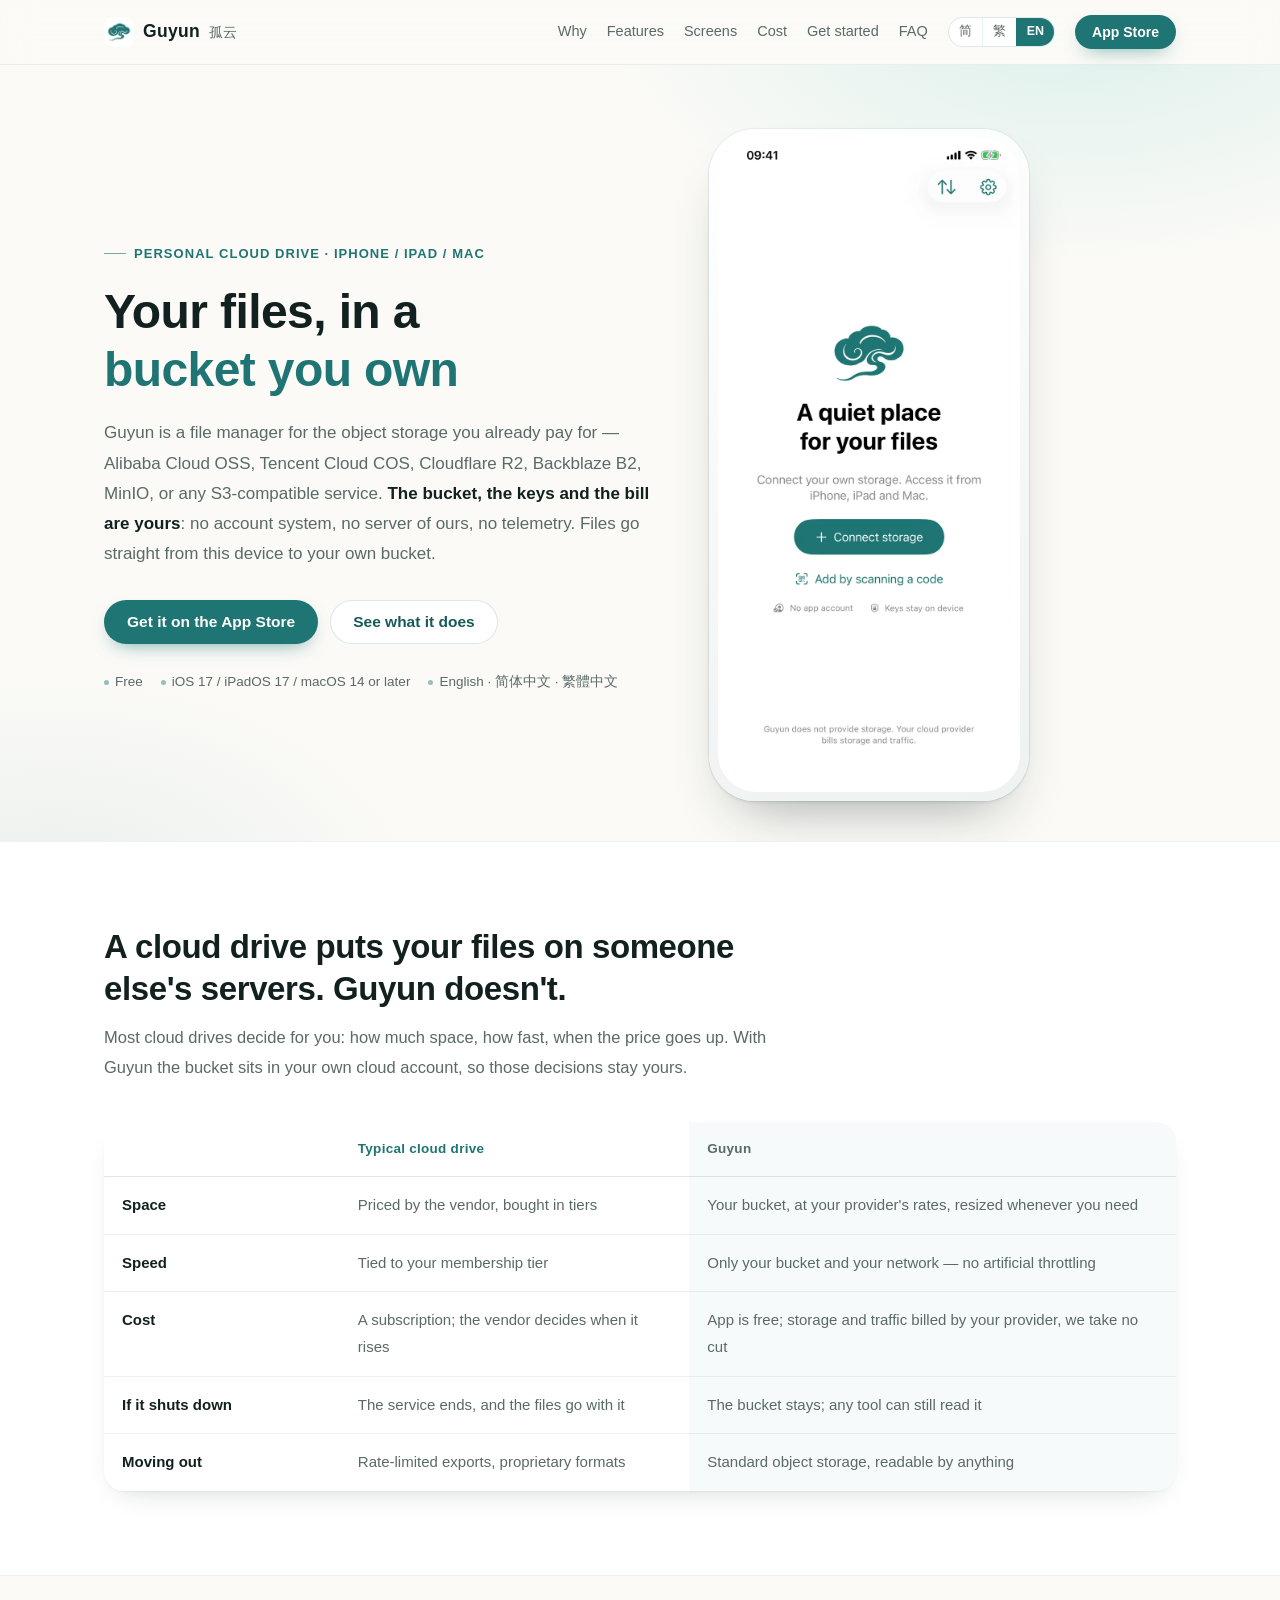
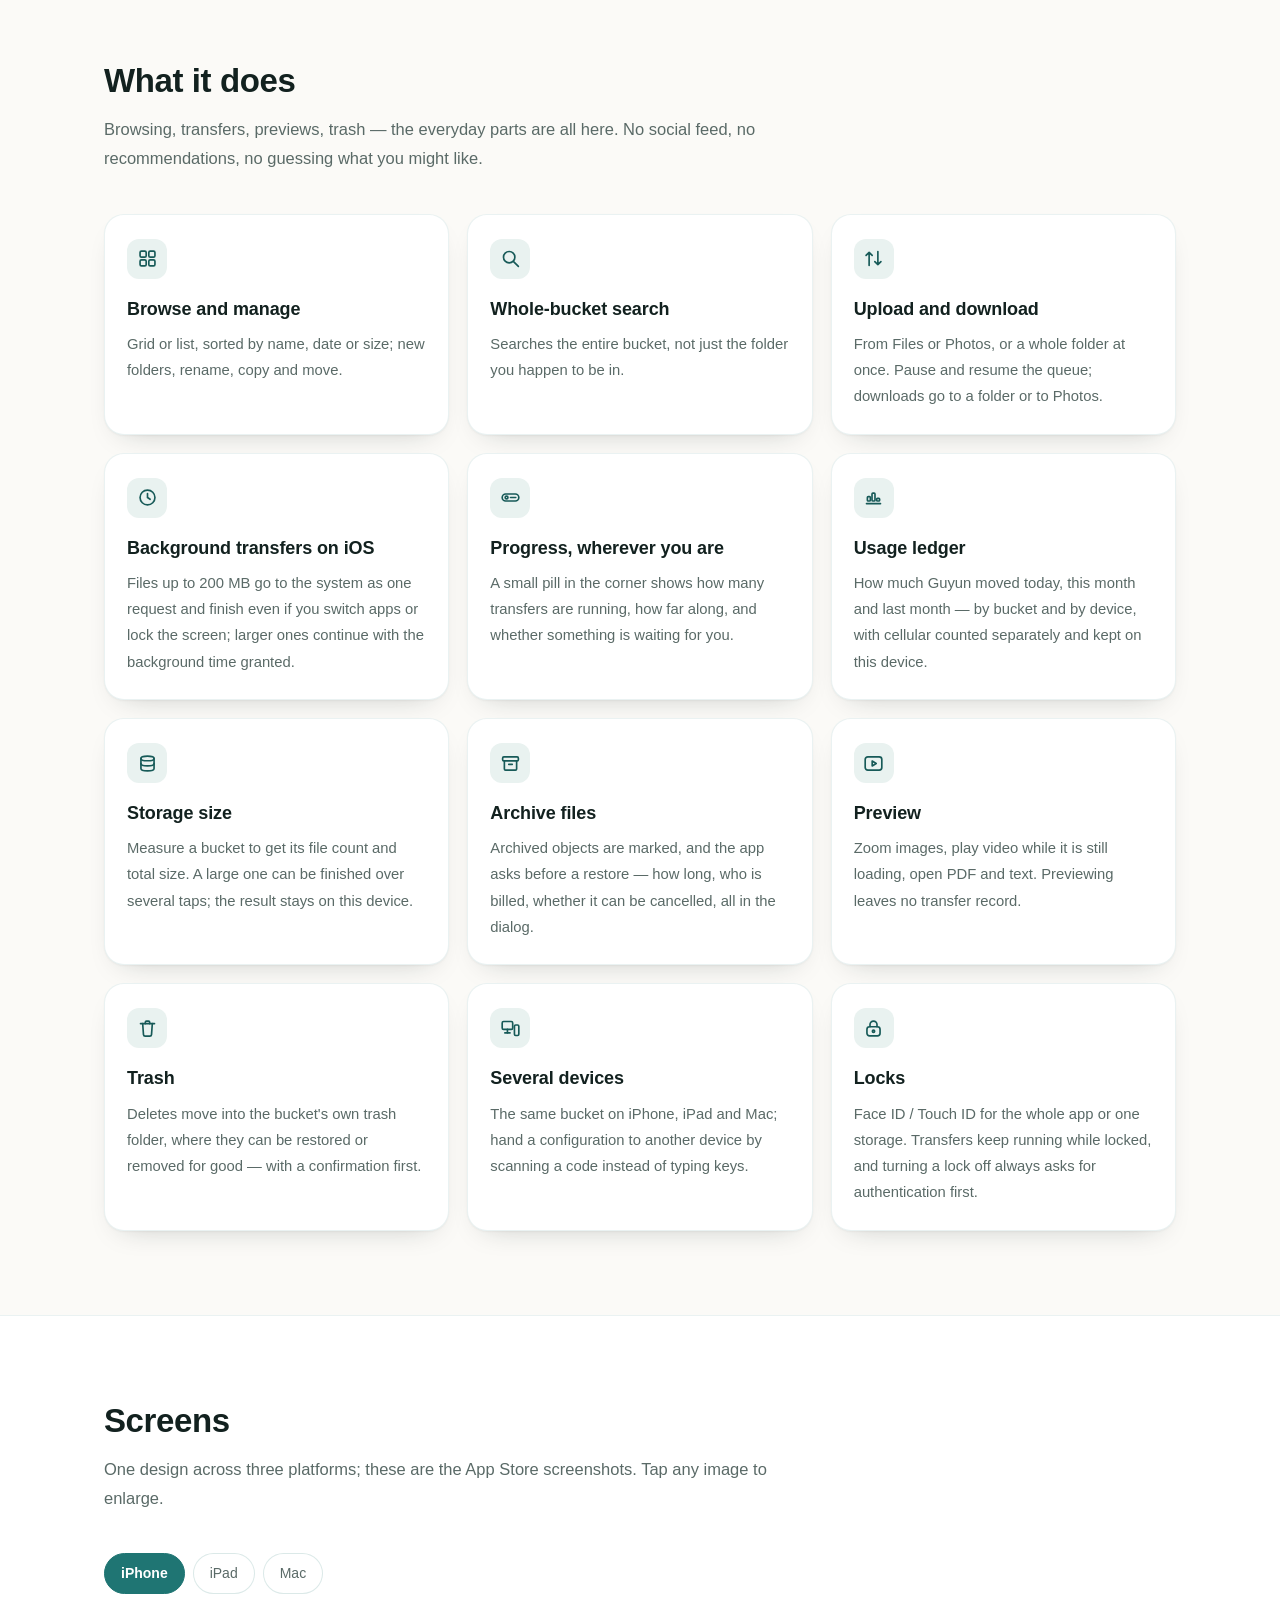
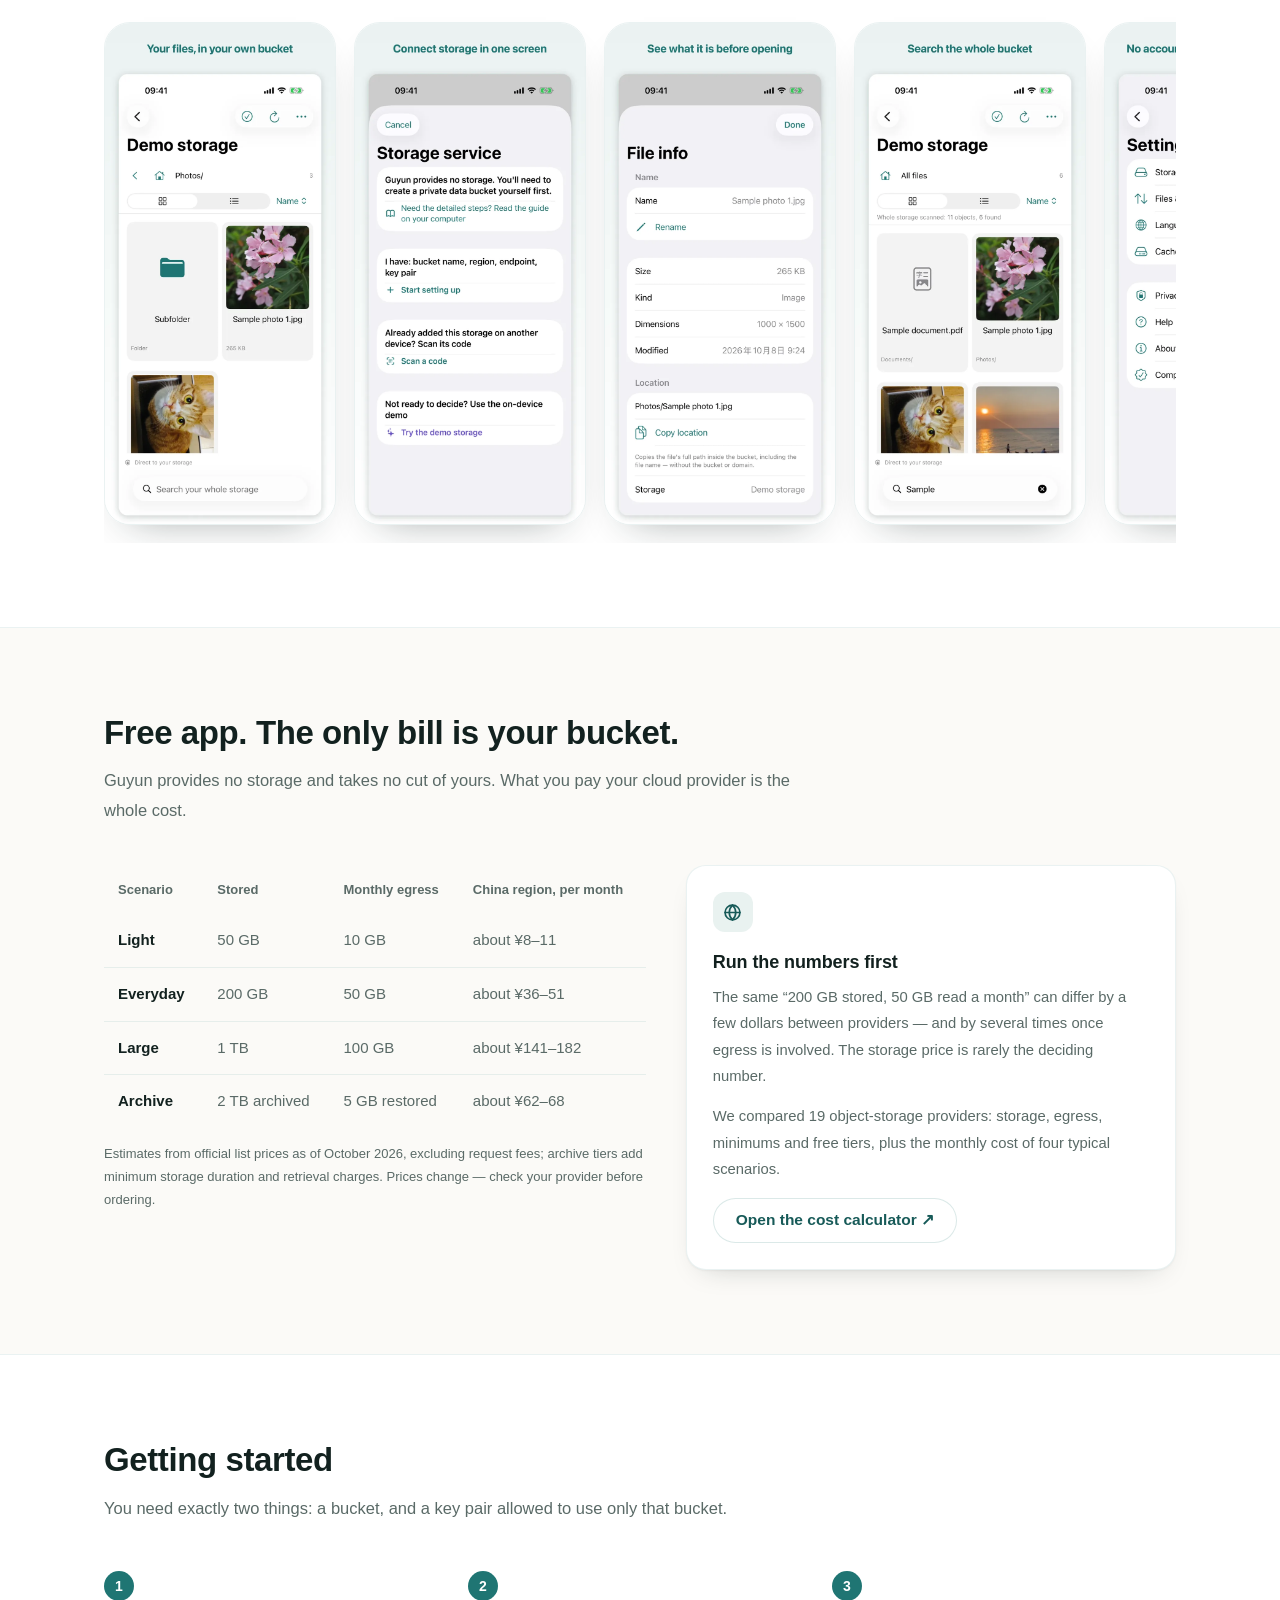
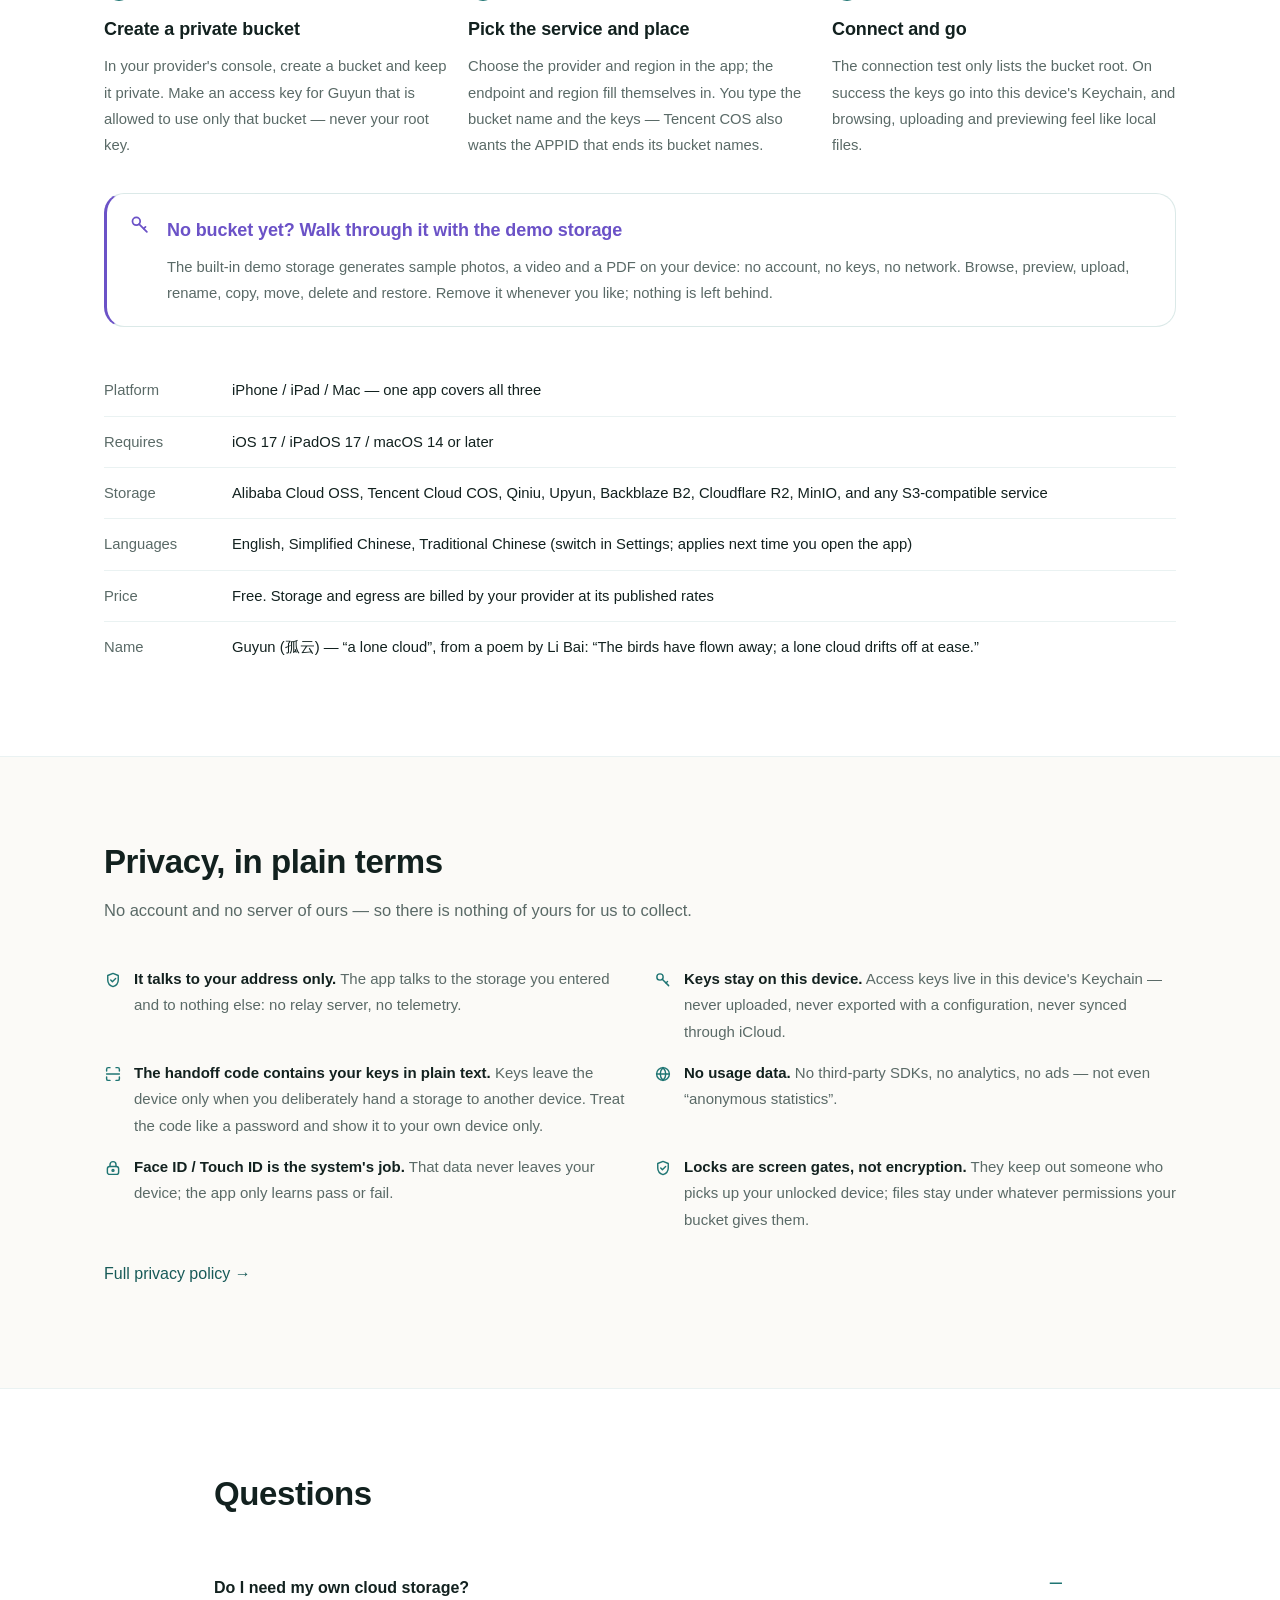
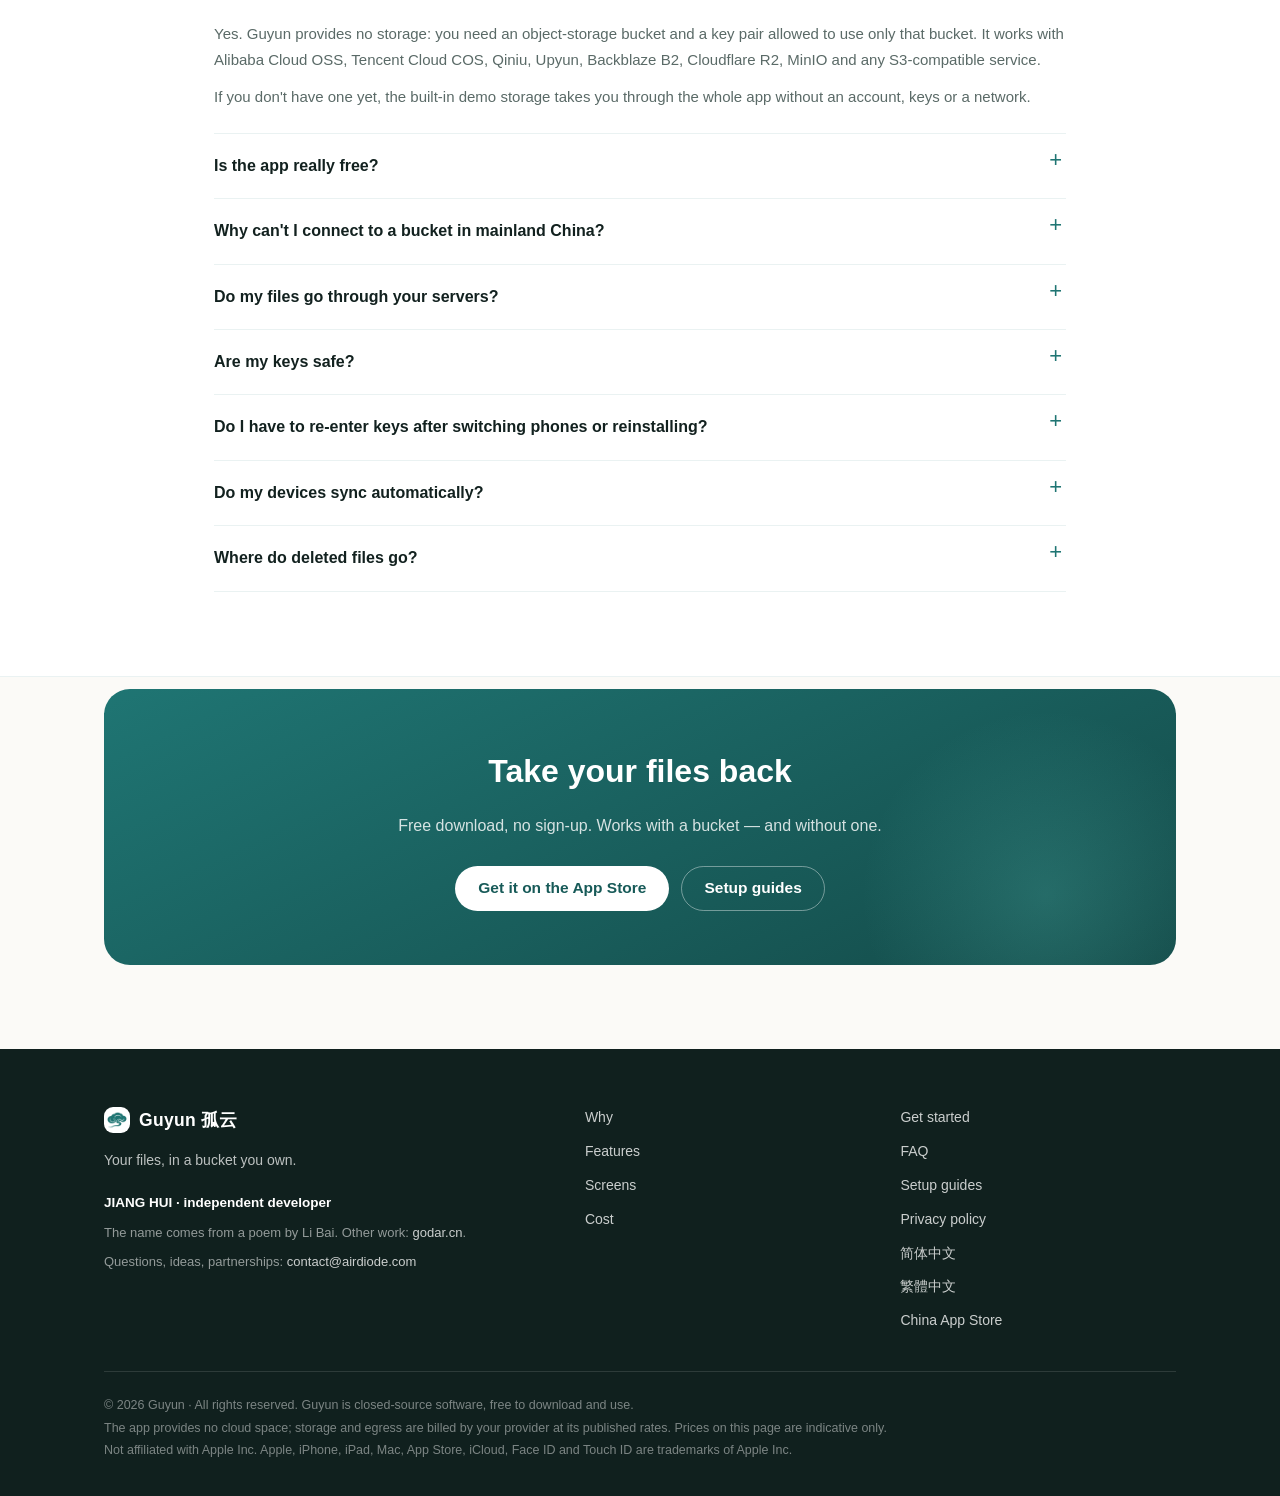
==== commit d810f5df: "site: 换成商店那套三语截图，补齐繁中入口 截图：改用 1.3.0 提交 App Store 的正式截图（三语 × iPhone/iPad/Mac 各 5 张）， 标题已烧在图里，所以页面上不再加" ====
--- a/en/index.html
+++ b/en/index.html
@@ -55,7 +55,11 @@
       <a href="#cost">Cost</a>
       <a href="#start">Get started</a>
       <a href="#faq">FAQ</a>
-      <a class="lang" href="../" hreflang="zh-Hans">中文</a>
+      <span class="langs" role="group" aria-label="语言">
+        <a href="../" hreflang="zh-Hans">简</a>
+        <a href="../tw/" hreflang="zh-Hant">繁</a>
+        <a href="./" hreflang="en" aria-current="page">EN</a>
+      </span>
       <a class="btn btn-primary nav-cta" href="https://apps.apple.com/us/app/id6809848348" style="padding:8px 16px;font-size:14px">App Store</a>
     </nav>
   </div>
@@ -86,7 +90,7 @@
     </div>
     <div>
       <figure class="phone" style="margin:0">
-        <img src="../assets/shots/en/iphone-1.webp" width="750" height="1622"
+        <img src="../assets/shots/en/welcome.webp" width="750" height="1623"
              alt="Guyun welcome screen: the cloud mark, the line “Your files, at ease in the cloud”, and a Connect a storage service button">
       </figure>
     </div>
@@ -189,7 +193,7 @@
   <div class="wrap">
     <div class="section-head">
       <h2>Screens</h2>
-      <p>One design across three platforms. Tap any image to enlarge it.</p>
+      <p>One design across three platforms; these are the App Store screenshots. Tap any image to enlarge.</p>
     </div>
 
     <div class="tabs" role="tablist" aria-label="Choose a device">
@@ -199,27 +203,27 @@
     </div>
 
     <div class="strip" id="strip-iphone" role="tabpanel" aria-labelledby="tab-iphone">
-      <figure class="shot-phone"><img src="../assets/shots/en/iphone-1.webp" width="750" height="1622" loading="lazy" alt="Welcome"><figcaption>Welcome</figcaption></figure>
-      <figure class="shot-phone"><img src="../assets/shots/en/iphone-2.webp" width="750" height="1622" loading="lazy" alt="File list"><figcaption>Files</figcaption></figure>
-      <figure class="shot-phone"><img src="../assets/shots/en/iphone-3.webp" width="750" height="1622" loading="lazy" alt="Grid view"><figcaption>Grid</figcaption></figure>
-      <figure class="shot-phone"><img src="../assets/shots/en/iphone-4.webp" width="750" height="1622" loading="lazy" alt="File info"><figcaption>File info</figcaption></figure>
-      <figure class="shot-phone"><img src="../assets/shots/en/iphone-5.webp" width="750" height="1622" loading="lazy" alt="Settings"><figcaption>Settings</figcaption></figure>
+      <figure class="shot-phone"><img src="../assets/shots/en/iphone-1.webp" width="750" height="1631" loading="lazy" alt="Grid view"></figure>
+      <figure class="shot-phone"><img src="../assets/shots/en/iphone-2.webp" width="750" height="1631" loading="lazy" alt="Adding storage"></figure>
+      <figure class="shot-phone"><img src="../assets/shots/en/iphone-3.webp" width="750" height="1631" loading="lazy" alt="File info"></figure>
+      <figure class="shot-phone"><img src="../assets/shots/en/iphone-4.webp" width="750" height="1631" loading="lazy" alt="Whole-bucket search"></figure>
+      <figure class="shot-phone"><img src="../assets/shots/en/iphone-5.webp" width="750" height="1631" loading="lazy" alt="Settings"></figure>
     </div>
 
     <div class="strip" id="strip-ipad" role="tabpanel" aria-labelledby="tab-ipad" hidden>
-      <figure class="shot-pad"><img src="../assets/shots/en/ipad-1.webp" width="900" height="1200" loading="lazy" alt="iPad welcome"><figcaption>Welcome</figcaption></figure>
-      <figure class="shot-pad"><img src="../assets/shots/en/ipad-2.webp" width="900" height="1200" loading="lazy" alt="iPad file list"><figcaption>Files</figcaption></figure>
-      <figure class="shot-pad"><img src="../assets/shots/en/ipad-3.webp" width="900" height="1200" loading="lazy" alt="iPad grid"><figcaption>Grid</figcaption></figure>
-      <figure class="shot-pad"><img src="../assets/shots/en/ipad-4.webp" width="900" height="1200" loading="lazy" alt="iPad file info"><figcaption>File info</figcaption></figure>
-      <figure class="shot-pad"><img src="../assets/shots/en/ipad-5.webp" width="900" height="1200" loading="lazy" alt="iPad settings"><figcaption>Settings</figcaption></figure>
+      <figure class="shot-pad"><img src="../assets/shots/en/ipad-1.webp" width="900" height="1200" loading="lazy" alt="Grid view"></figure>
+      <figure class="shot-pad"><img src="../assets/shots/en/ipad-2.webp" width="900" height="1200" loading="lazy" alt="Adding storage"></figure>
+      <figure class="shot-pad"><img src="../assets/shots/en/ipad-3.webp" width="900" height="1200" loading="lazy" alt="File info"></figure>
+      <figure class="shot-pad"><img src="../assets/shots/en/ipad-4.webp" width="900" height="1200" loading="lazy" alt="Whole-bucket search"></figure>
+      <figure class="shot-pad"><img src="../assets/shots/en/ipad-5.webp" width="900" height="1200" loading="lazy" alt="Settings"></figure>
     </div>
 
     <div class="strip" id="strip-mac" role="tabpanel" aria-labelledby="tab-mac" hidden>
-      <figure class="shot-mac"><img src="../assets/shots/en/mac-1.webp" width="1200" height="600" loading="lazy" alt="Mac welcome"><figcaption>Welcome</figcaption></figure>
-      <figure class="shot-mac"><img src="../assets/shots/en/mac-2.webp" width="1200" height="600" loading="lazy" alt="Mac file list"><figcaption>Files</figcaption></figure>
-      <figure class="shot-mac"><img src="../assets/shots/en/mac-3.webp" width="1200" height="600" loading="lazy" alt="Mac grid"><figcaption>Grid</figcaption></figure>
-      <figure class="shot-mac"><img src="../assets/shots/en/mac-4.webp" width="1200" height="600" loading="lazy" alt="Mac file info"><figcaption>File info</figcaption></figure>
-      <figure class="shot-mac"><img src="../assets/shots/en/mac-5.webp" width="1200" height="600" loading="lazy" alt="Mac settings"><figcaption>Settings</figcaption></figure>
+      <figure class="shot-mac"><img src="../assets/shots/en/mac-1.webp" width="1200" height="750" loading="lazy" alt="Grid view"></figure>
+      <figure class="shot-mac"><img src="../assets/shots/en/mac-2.webp" width="1200" height="750" loading="lazy" alt="Adding storage"></figure>
+      <figure class="shot-mac"><img src="../assets/shots/en/mac-3.webp" width="1200" height="750" loading="lazy" alt="File info"></figure>
+      <figure class="shot-mac"><img src="../assets/shots/en/mac-4.webp" width="1200" height="750" loading="lazy" alt="Whole-bucket search"></figure>
+      <figure class="shot-mac"><img src="../assets/shots/en/mac-5.webp" width="1200" height="750" loading="lazy" alt="Settings"></figure>
     </div>
   </div>
 </section>
--- a/styles.css
+++ b/styles.css
@@ -82,13 +82,21 @@
 .site-header nav a { color: var(--muted); }
 .site-header nav a:hover { color: var(--teal); text-decoration: none; }
 
-.lang {
+/* Language switcher: one pill with three segments, the current one filled. Three separate pills
+   read as three calls to action; a single control reads as "this page exists in three languages". */
+.langs {
+  display: inline-flex; align-items: center;
   border: 1px solid var(--line); border-radius: 999px;
-  padding: 3px 11px; font-size: 13px; background: #fff; color: var(--muted);
-  display: inline-flex; gap: 6px; align-items: center;
-}
-.lang b { color: var(--teal); font-weight: 600; }
-.lang:hover { border-color: var(--teal); text-decoration: none; }
+  background: #fff; overflow: hidden;
+}
+.langs a {
+  padding: 2px 10px; font-size: 12.5px; line-height: 1.9;
+  color: var(--muted); white-space: nowrap;
+}
+.langs a + a { border-left: 1px solid var(--line-soft); }
+.langs a:hover { color: var(--teal); text-decoration: none; background: var(--teal-soft); }
+.langs a[aria-current="page"] { background: var(--teal); color: #fff; font-weight: 600; }
+.langs a[aria-current="page"]:hover { background: var(--teal); color: #fff; }
 
 .nav-cta { display: inline-flex; }
 .site-header nav a.nav-cta { color: #fff; }
@@ -434,8 +442,12 @@
   .site-header nav { gap: 16px; }
 }
 
+@media (max-width: 430px) {
+  .site-header nav a.nav-cta { display: none; }
+}
+
 @media (max-width: 760px) {
-  .site-header nav a:not(.lang):not(.nav-cta) { display: none; }
+  .site-header nav > a:not(.nav-cta) { display: none; }
   .section { padding: 62px 0; }
   .cards, .cards.two, .privacy-list { grid-template-columns: 1fr; }
   .compare { font-size: 14px; }
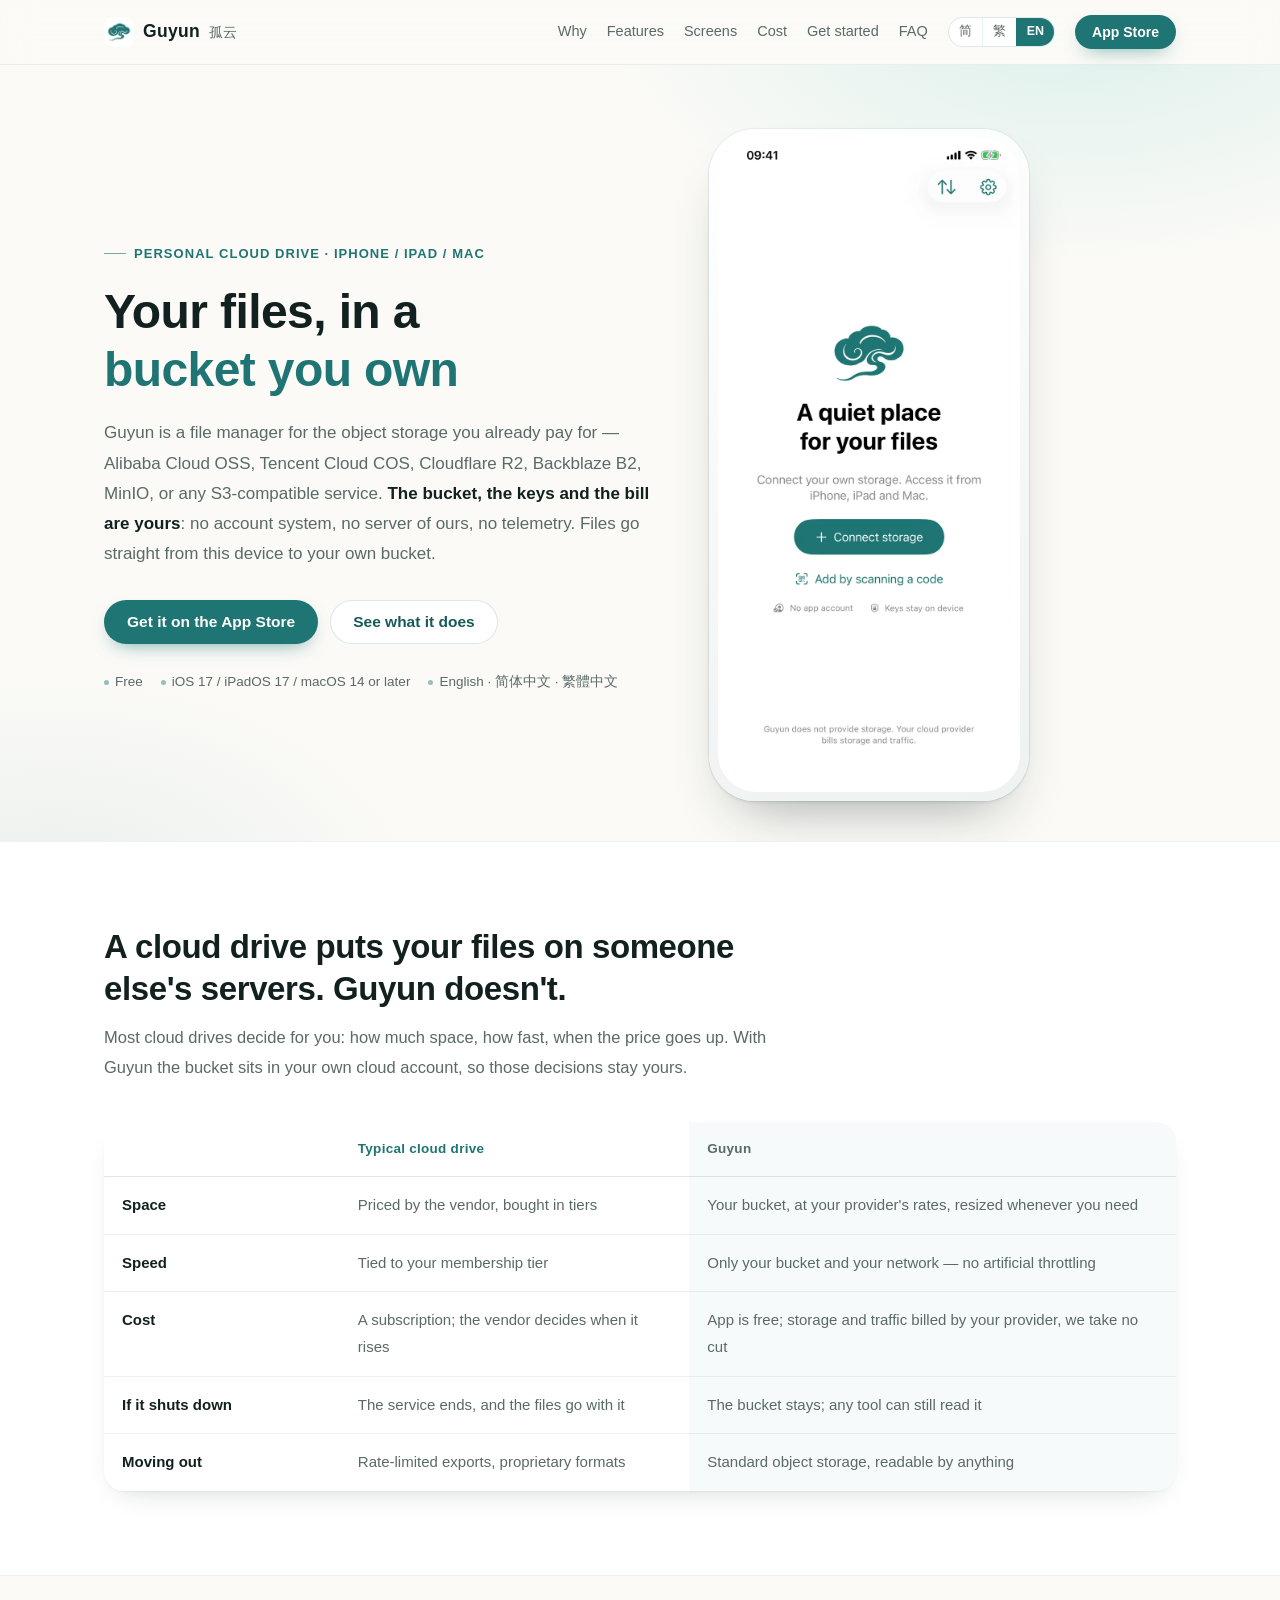
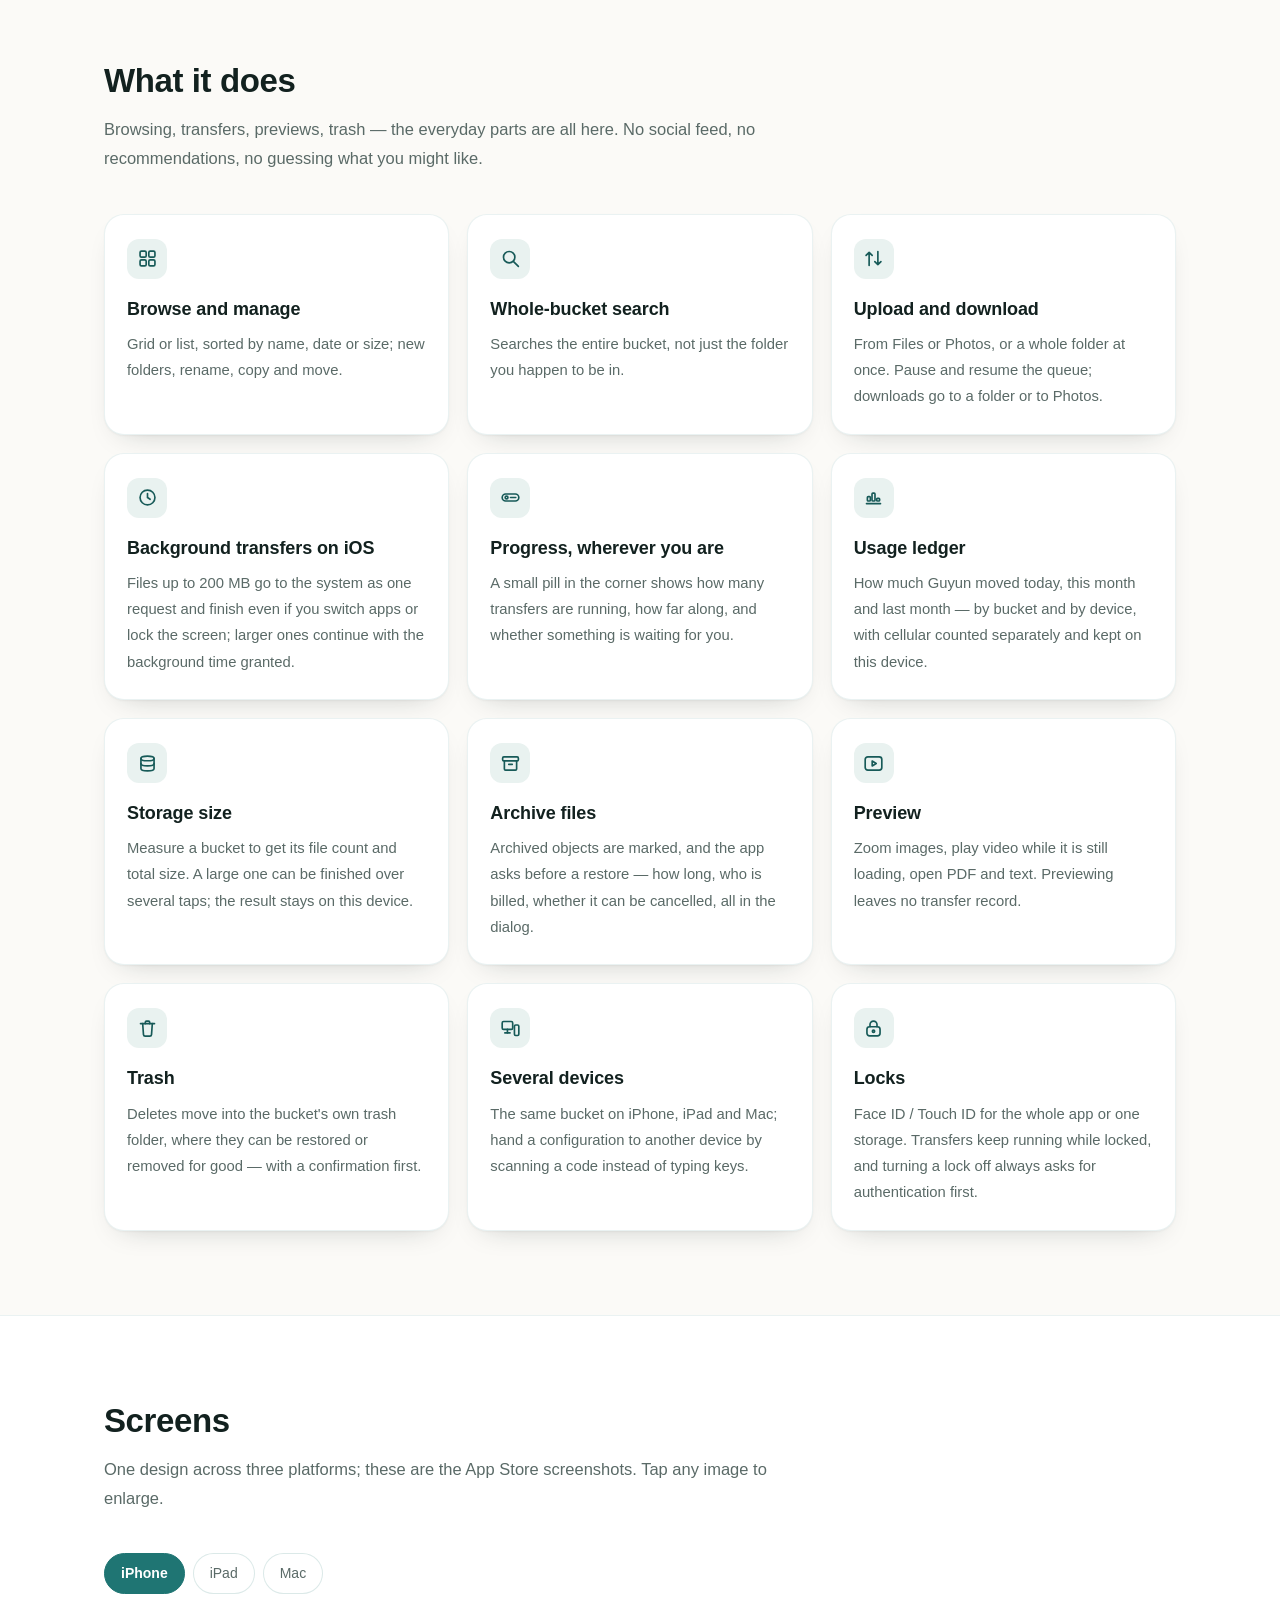
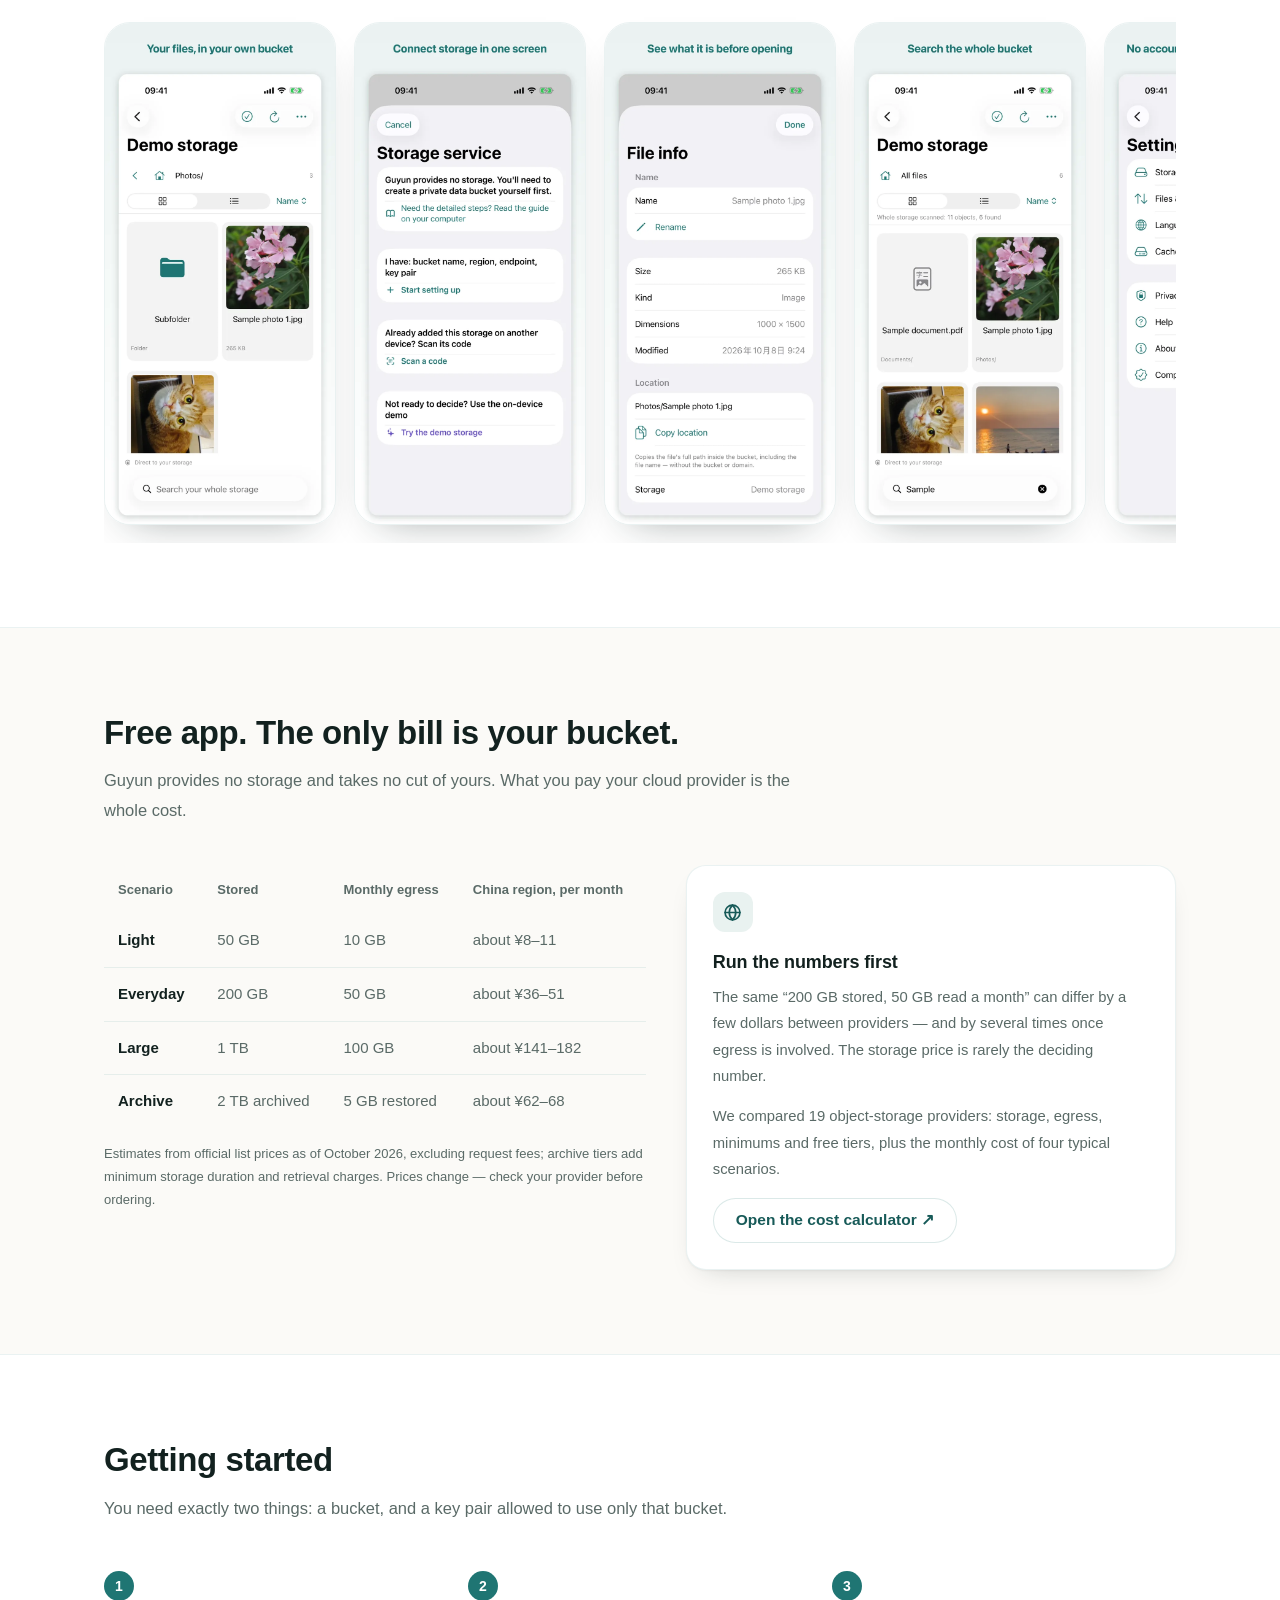
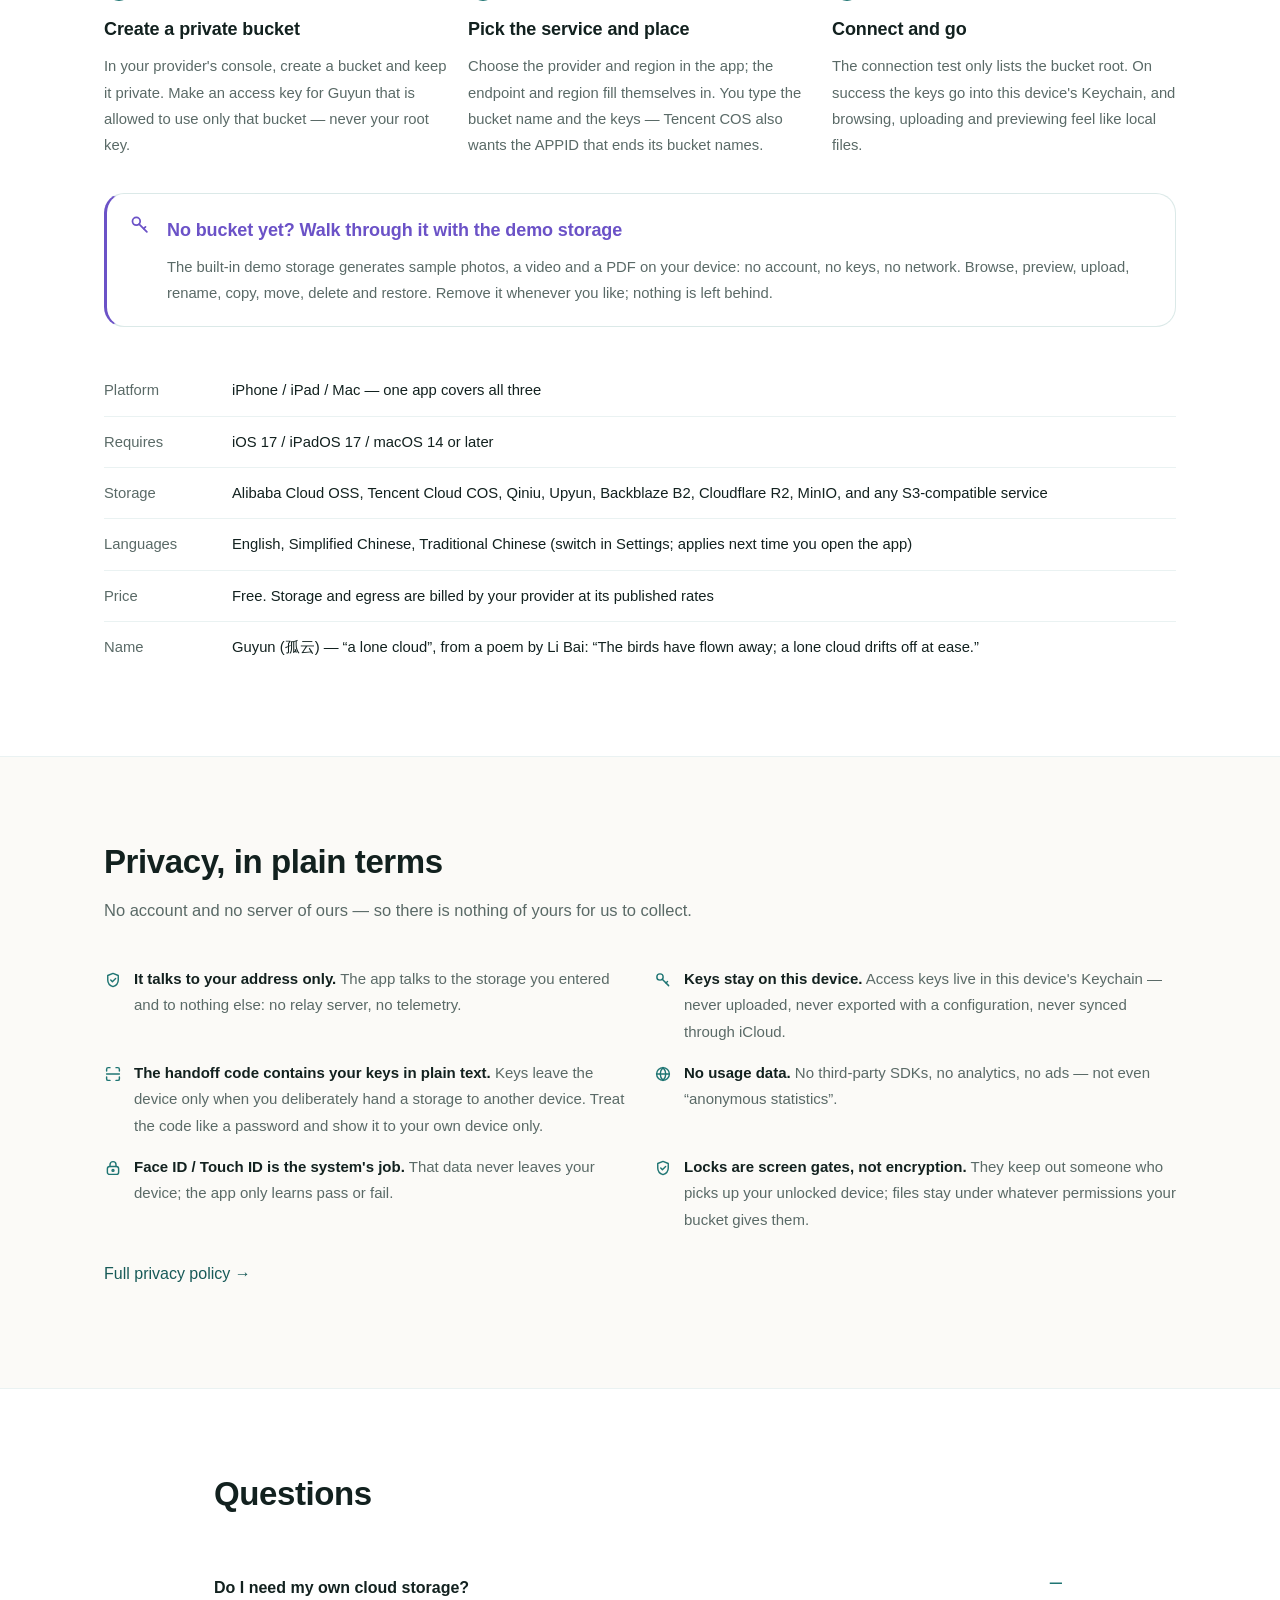
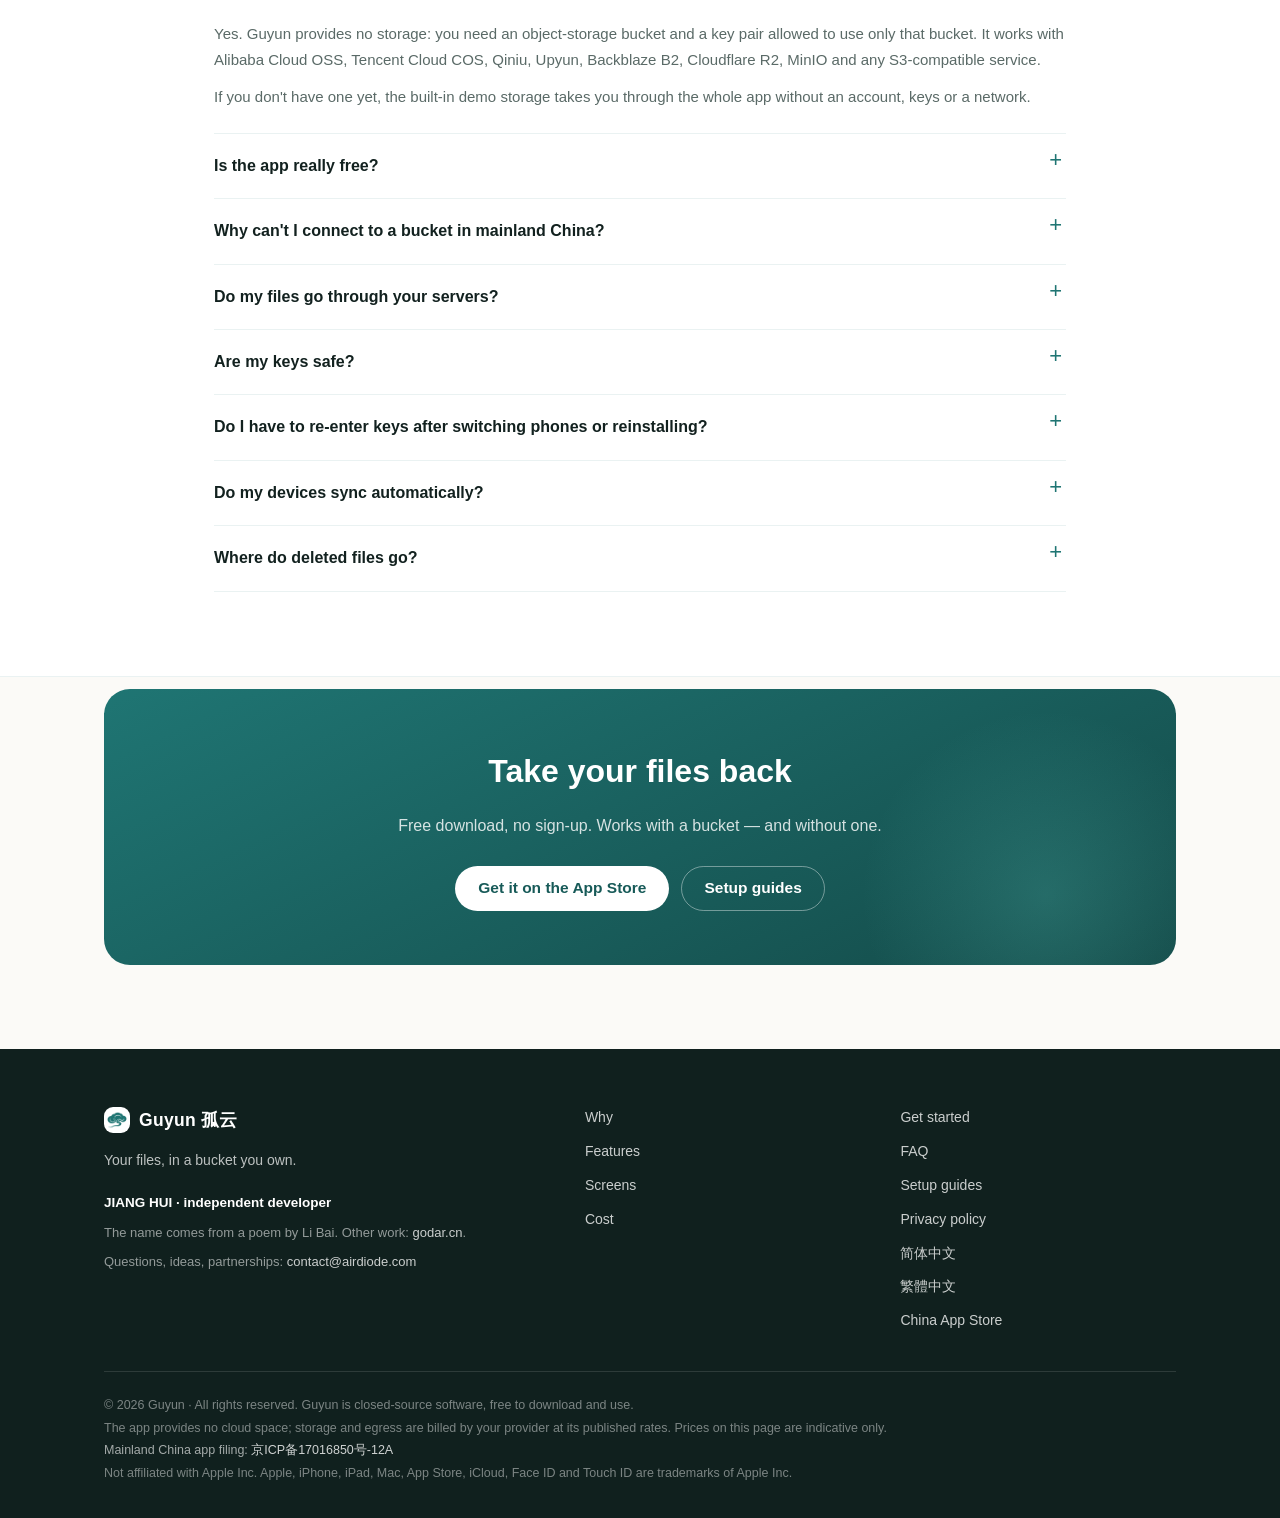
==== commit 24491618: "site: 页脚加中国大陆 App 备案号（京ICP备17016850号-12A） 三语页脚各加一行，链接到工信部备案系统（beian.miit.gov.cn），与应用内 设置 →「合规信息」显示的是" ====
--- a/en/index.html
+++ b/en/index.html
@@ -453,6 +453,7 @@
     <p class="legal">
       © <span id="year">2026</span> Guyun · All rights reserved. Guyun is closed-source software, free to download and use.<br>
       The app provides no cloud space; storage and egress are billed by your provider at its published rates. Prices on this page are indicative only.<br>
+      <span class="filing">Mainland China app filing: <a href="https://beian.miit.gov.cn" target="_blank" rel="noopener">京ICP备17016850号-12A</a></span><br>
       Not affiliated with Apple Inc. Apple, iPhone, iPad, Mac, App Store, iCloud, Face ID and Touch ID are trademarks of Apple Inc.
     </p>
   </div>
--- a/styles.css
+++ b/styles.css
@@ -385,6 +385,10 @@
   font-size: 12.5px; color: rgba(255, 255, 255, 0.45); line-height: 1.8;
 }
 .legal a { color: rgba(255, 255, 255, 0.6); }
+/* The app filing number is a legal notice rather than fine print, so it sits a step brighter than
+   the rest of the legal block. It is the app's filing, not a filing for this github.io site. */
+.legal .filing { color: rgba(255, 255, 255, 0.62); }
+.legal .filing a { color: rgba(255, 255, 255, 0.8); }
 
 /* ---------- lightbox ---------- */
 
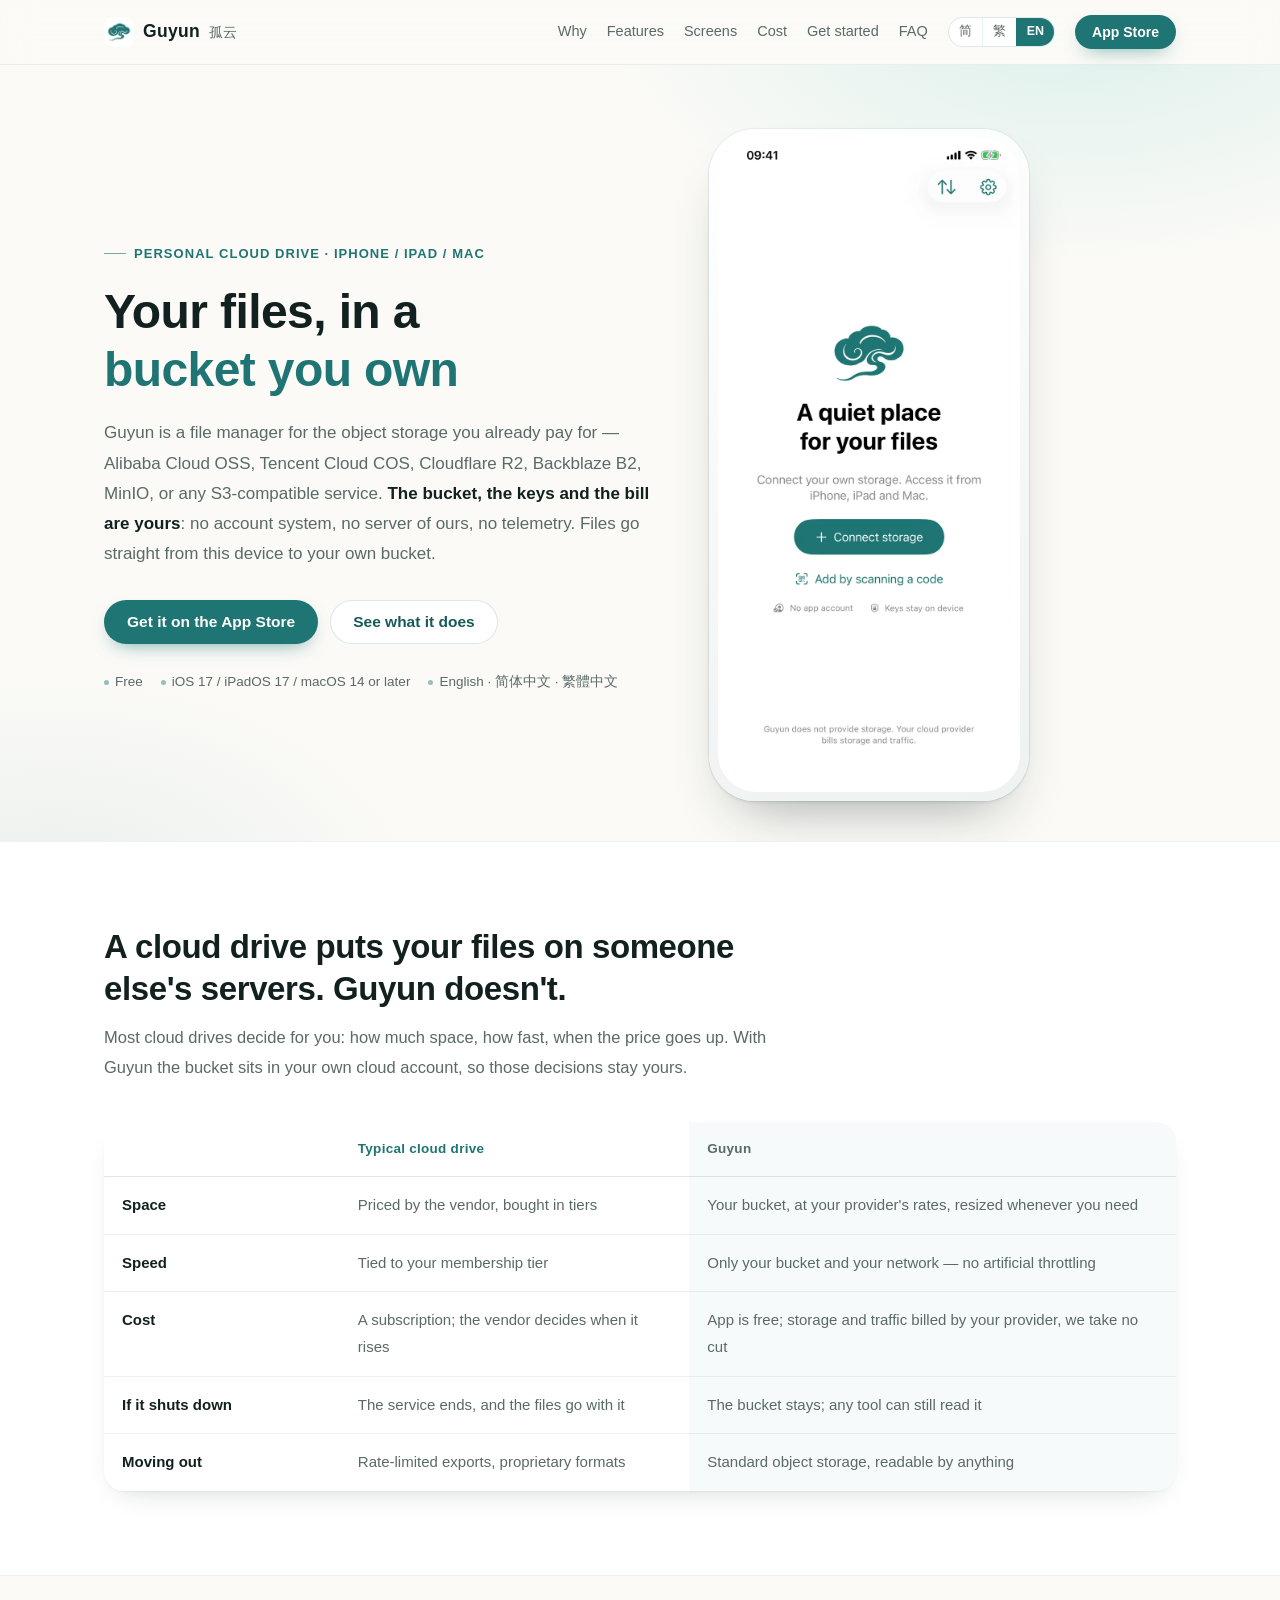
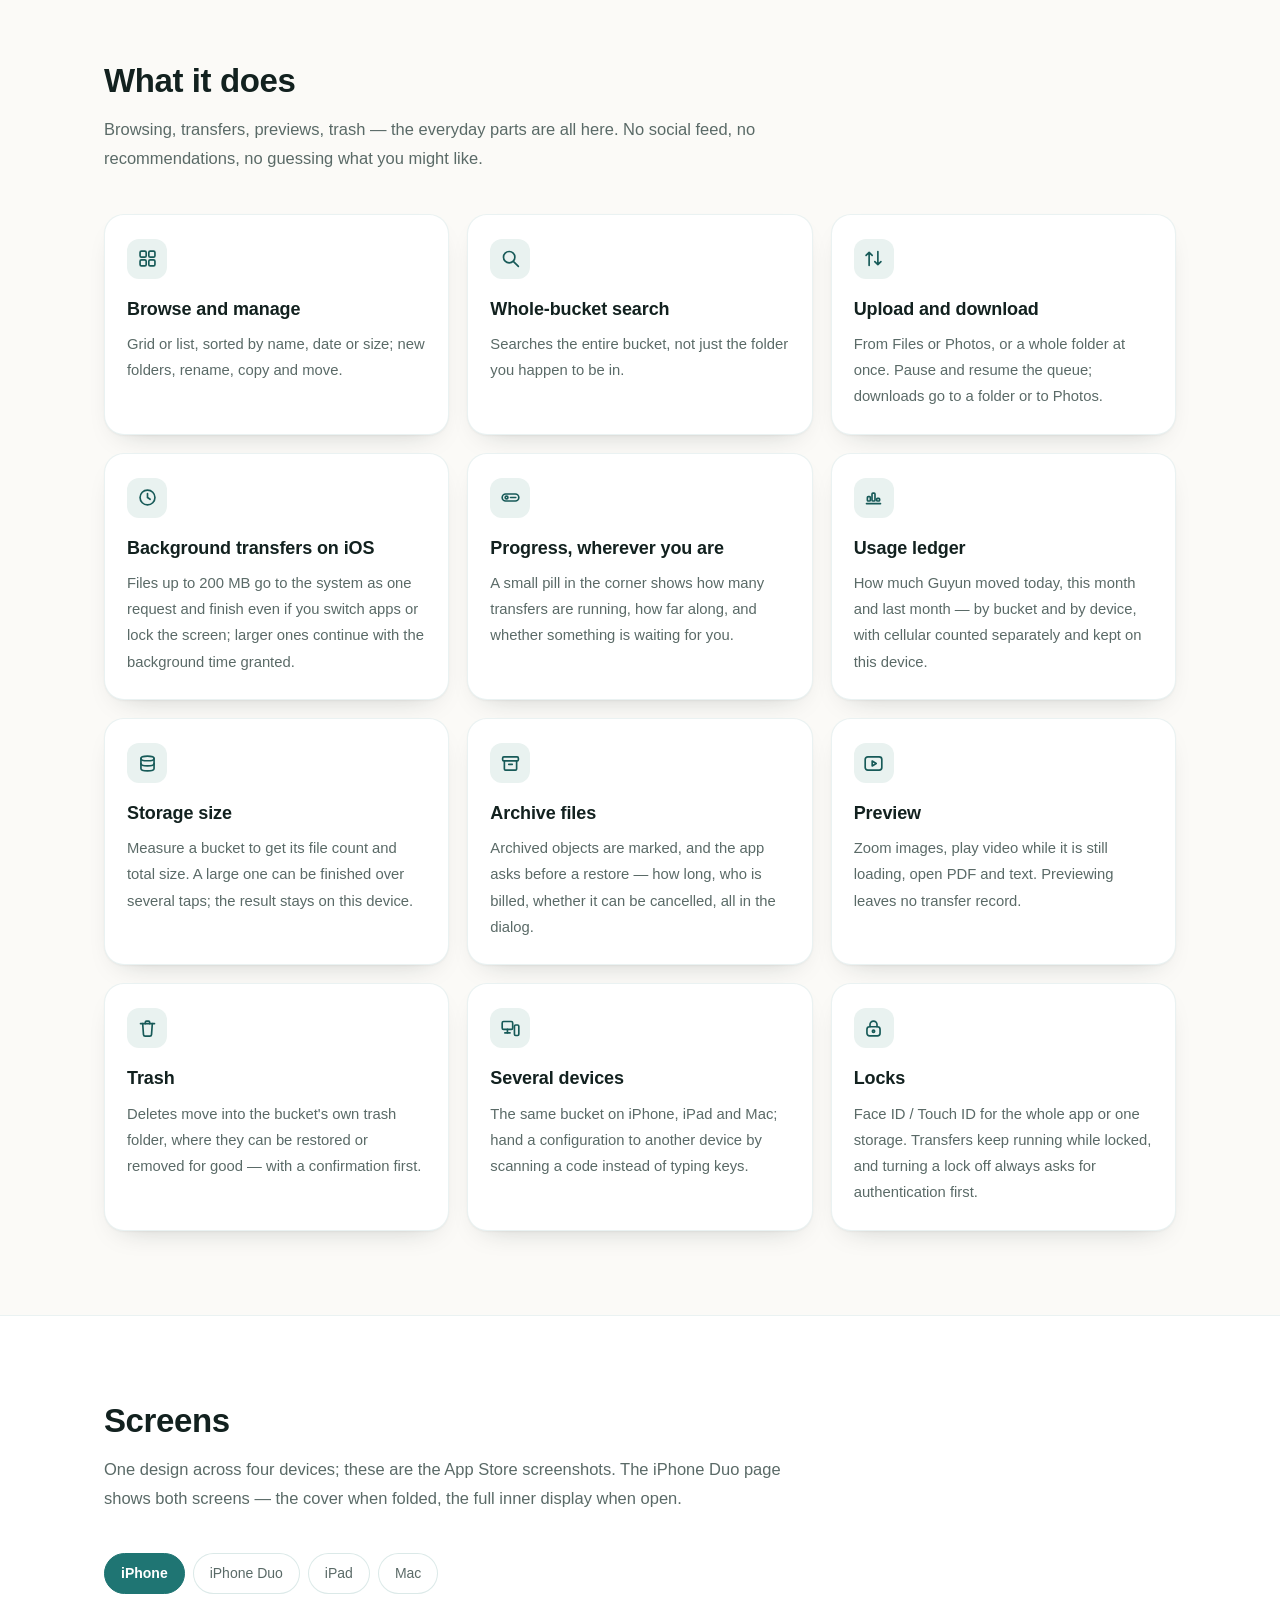
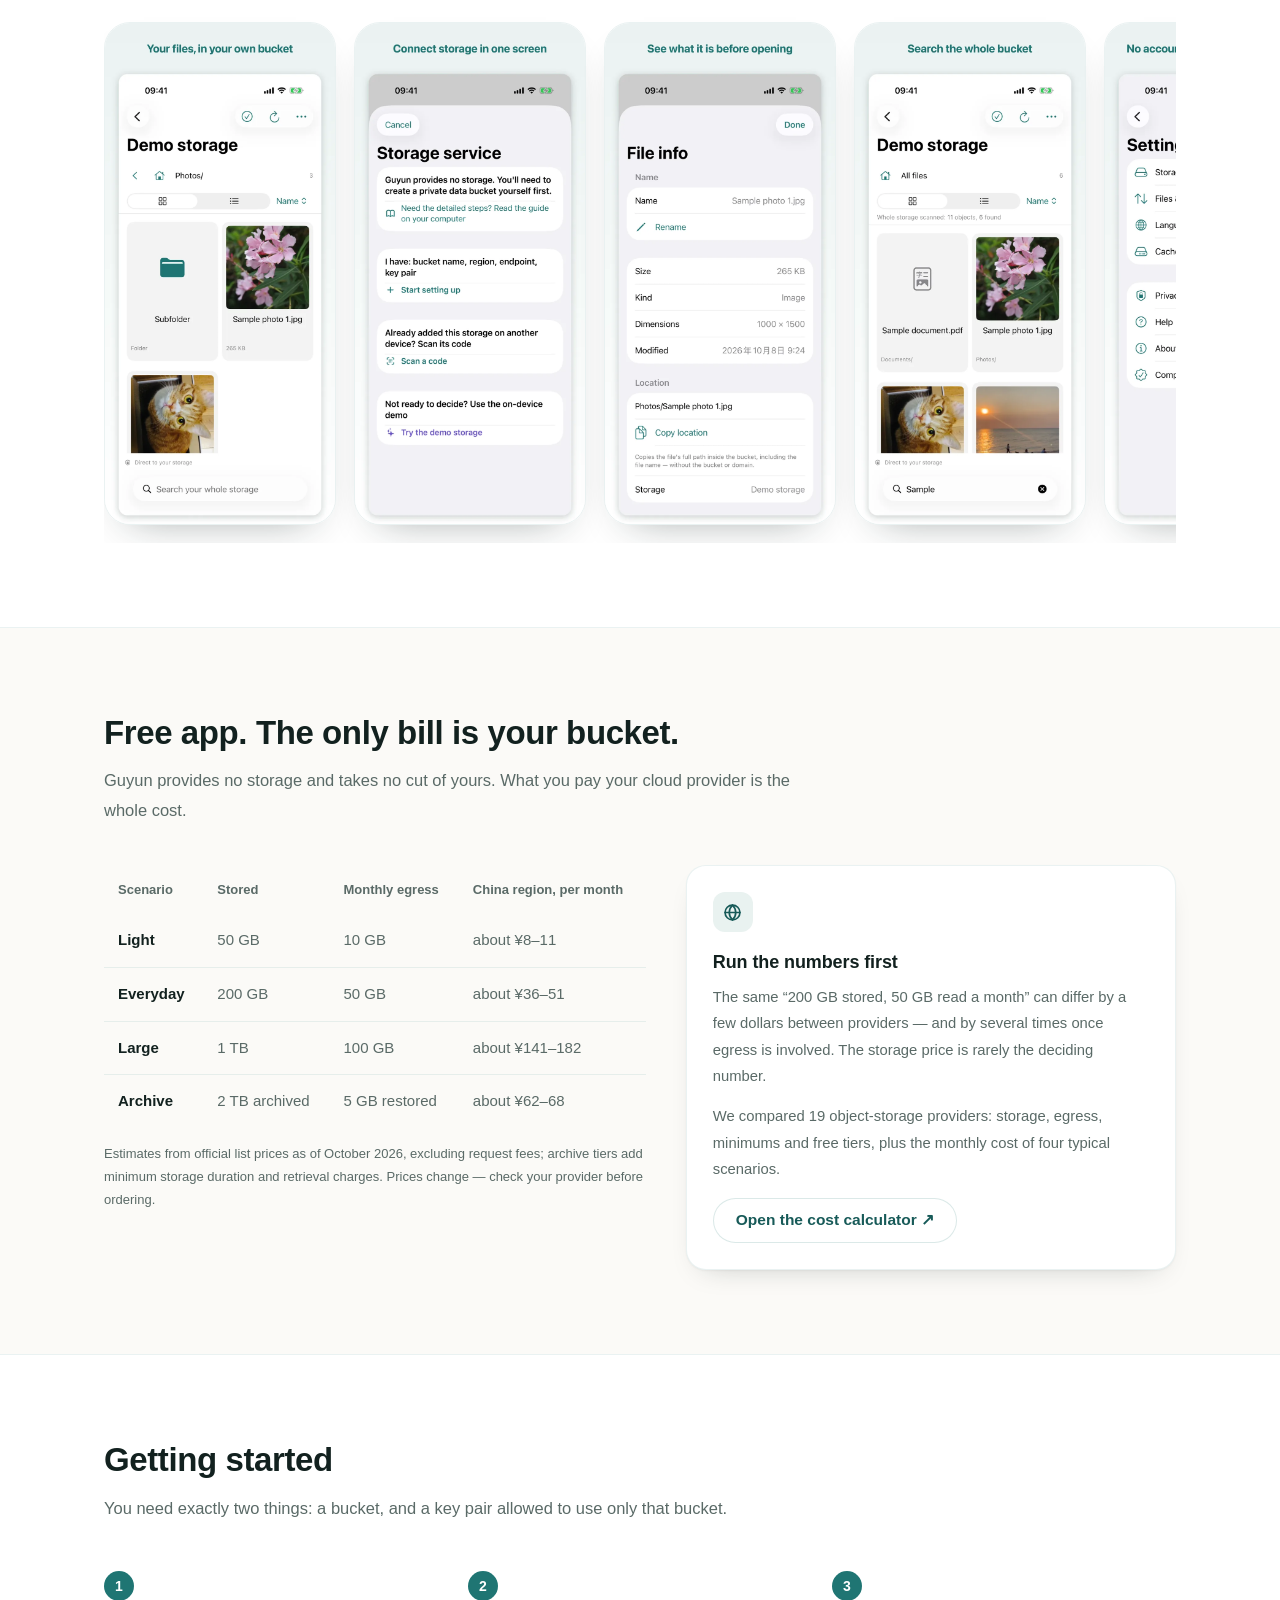
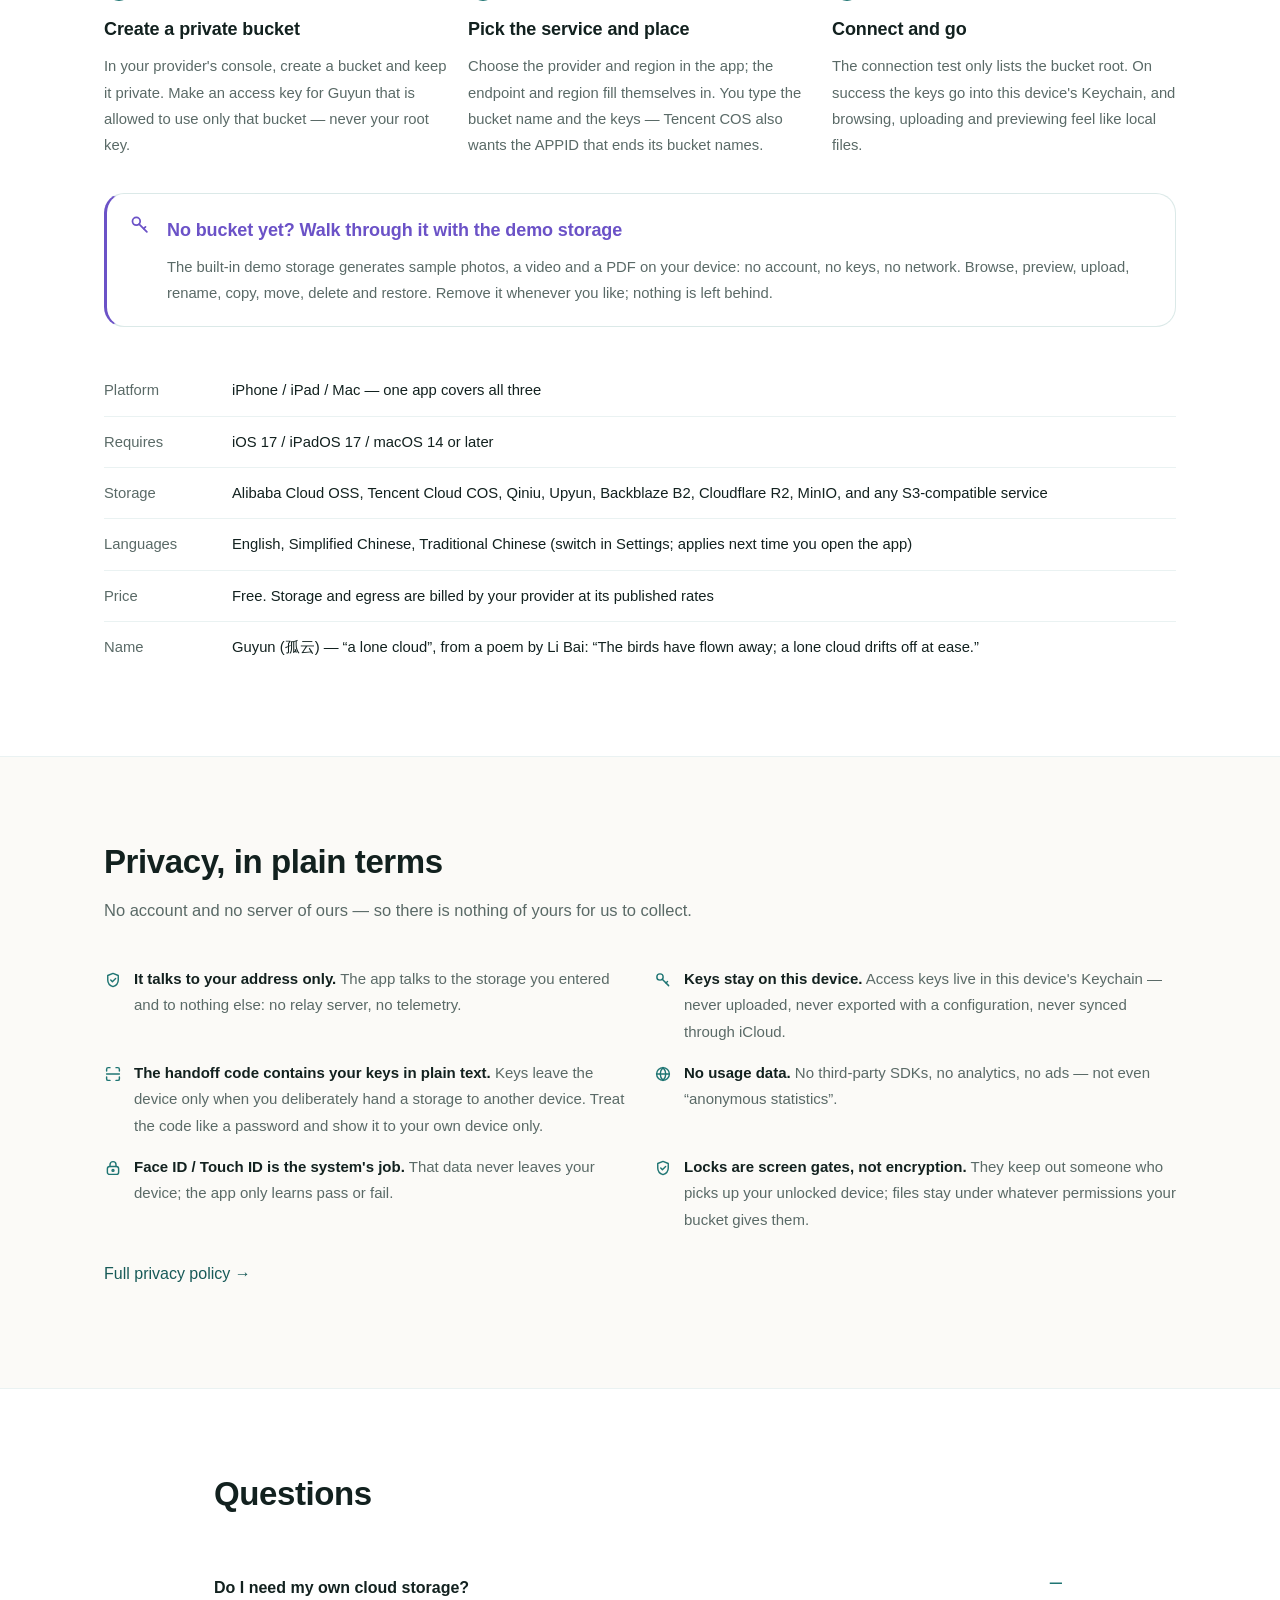
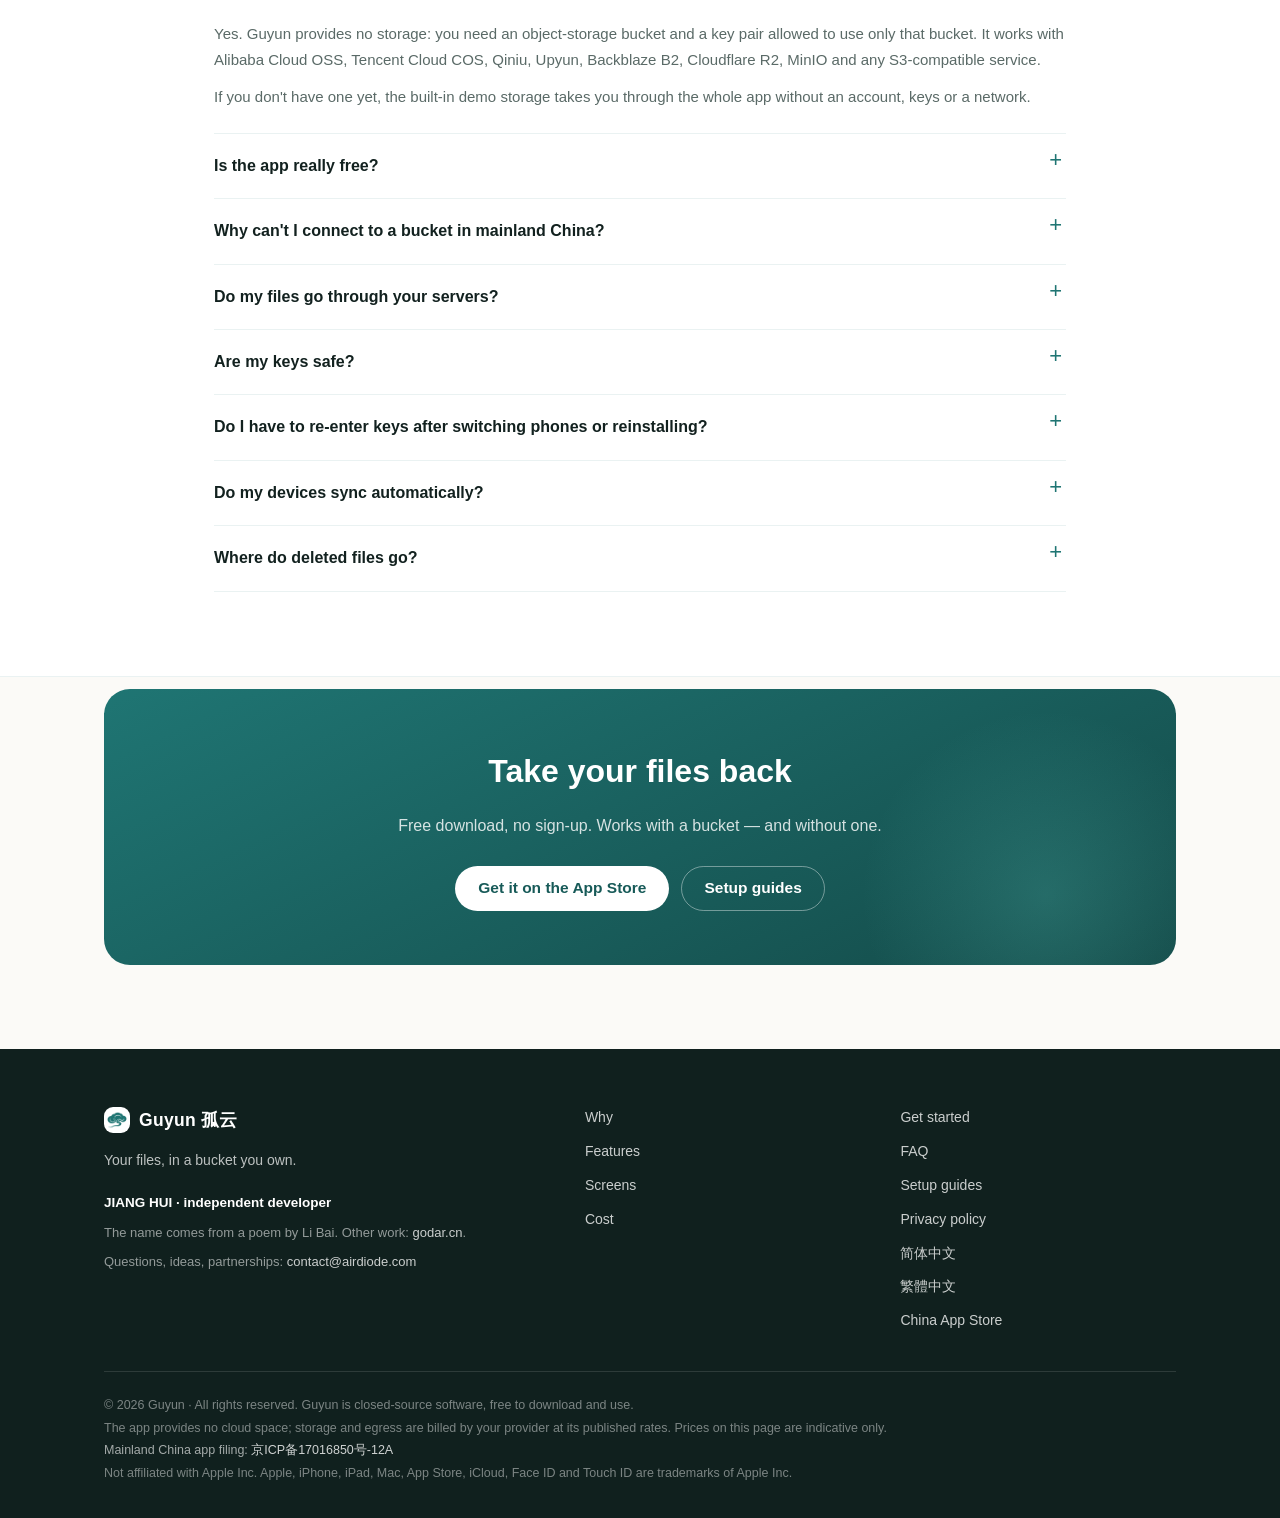
==== commit 8b4225b9: "site: 界面区加 iPhone Duo 页签（外屏 + 内屏） Duo 的两个槽位（外屏 1398×2034、内屏 2007×2853）现在是第四个页签，三语各自 用本语言那套成片，标题已在图里，" ====
--- a/en/index.html
+++ b/en/index.html
@@ -193,11 +193,12 @@
   <div class="wrap">
     <div class="section-head">
       <h2>Screens</h2>
-      <p>One design across three platforms; these are the App Store screenshots. Tap any image to enlarge.</p>
+      <p>One design across four devices; these are the App Store screenshots. The iPhone Duo page shows both screens — the cover when folded, the full inner display when open.</p>
     </div>
 
     <div class="tabs" role="tablist" aria-label="Choose a device">
       <button role="tab" id="tab-iphone" aria-selected="true" aria-controls="strip-iphone" data-device="iphone">iPhone</button>
+      <button role="tab" id="tab-duo" aria-selected="false" aria-controls="strip-duo" data-device="duo">iPhone Duo</button>
       <button role="tab" id="tab-ipad" aria-selected="false" aria-controls="strip-ipad" data-device="ipad">iPad</button>
       <button role="tab" id="tab-mac" aria-selected="false" aria-controls="strip-mac" data-device="mac">Mac</button>
     </div>
@@ -208,6 +209,13 @@
       <figure class="shot-phone"><img src="../assets/shots/en/iphone-3.webp" width="750" height="1631" loading="lazy" alt="File info"></figure>
       <figure class="shot-phone"><img src="../assets/shots/en/iphone-4.webp" width="750" height="1631" loading="lazy" alt="Whole-bucket search"></figure>
       <figure class="shot-phone"><img src="../assets/shots/en/iphone-5.webp" width="750" height="1631" loading="lazy" alt="Settings"></figure>
+    </div>
+
+    <div class="strip" id="strip-duo" role="tabpanel" aria-labelledby="tab-duo" hidden>
+      <figure class="shot-phone"><img src="../assets/shots/en/duo-1.webp" width="750" height="1091" loading="lazy" alt="iPhone Duo cover screen: photo grid"></figure>
+      <figure class="shot-phone"><img src="../assets/shots/en/duo-2.webp" width="750" height="1091" loading="lazy" alt="iPhone Duo cover screen: adding storage"></figure>
+      <figure class="shot-phone"><img src="../assets/shots/en/duo-3.webp" width="750" height="1066" loading="lazy" alt="iPhone Duo inner screen: file info"></figure>
+      <figure class="shot-phone"><img src="../assets/shots/en/duo-4.webp" width="750" height="1066" loading="lazy" alt="iPhone Duo inner screen: settings"></figure>
     </div>
 
     <div class="strip" id="strip-ipad" role="tabpanel" aria-labelledby="tab-ipad" hidden>
--- a/styles.css
+++ b/styles.css
@@ -243,7 +243,7 @@
 
 /* ---------- gallery ---------- */
 
-.tabs { display: flex; gap: 8px; margin-bottom: 22px; }
+.tabs { display: flex; flex-wrap: wrap; gap: 8px; margin-bottom: 22px; }
 .tabs button {
   font: inherit; font-size: 14px; padding: 7px 16px; border-radius: 999px;
   border: 1px solid var(--line); background: #fff; color: var(--muted);
